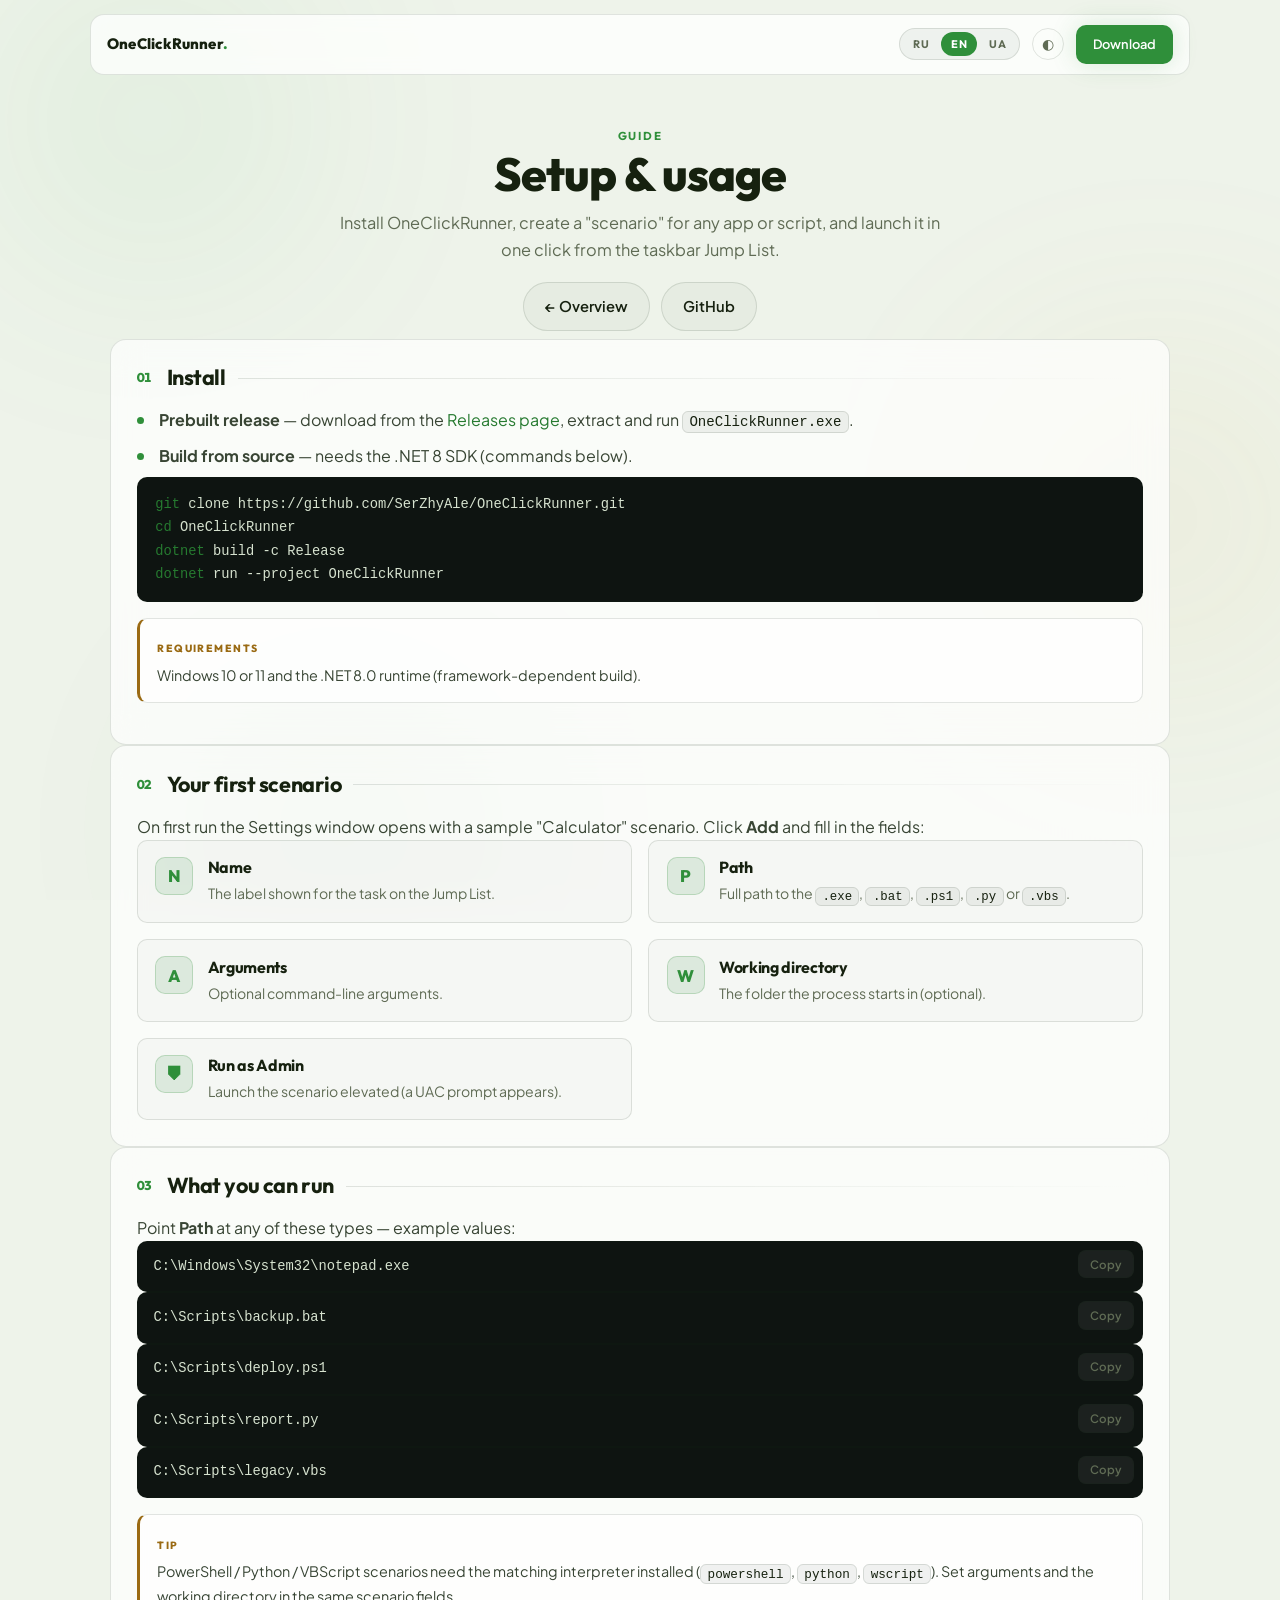
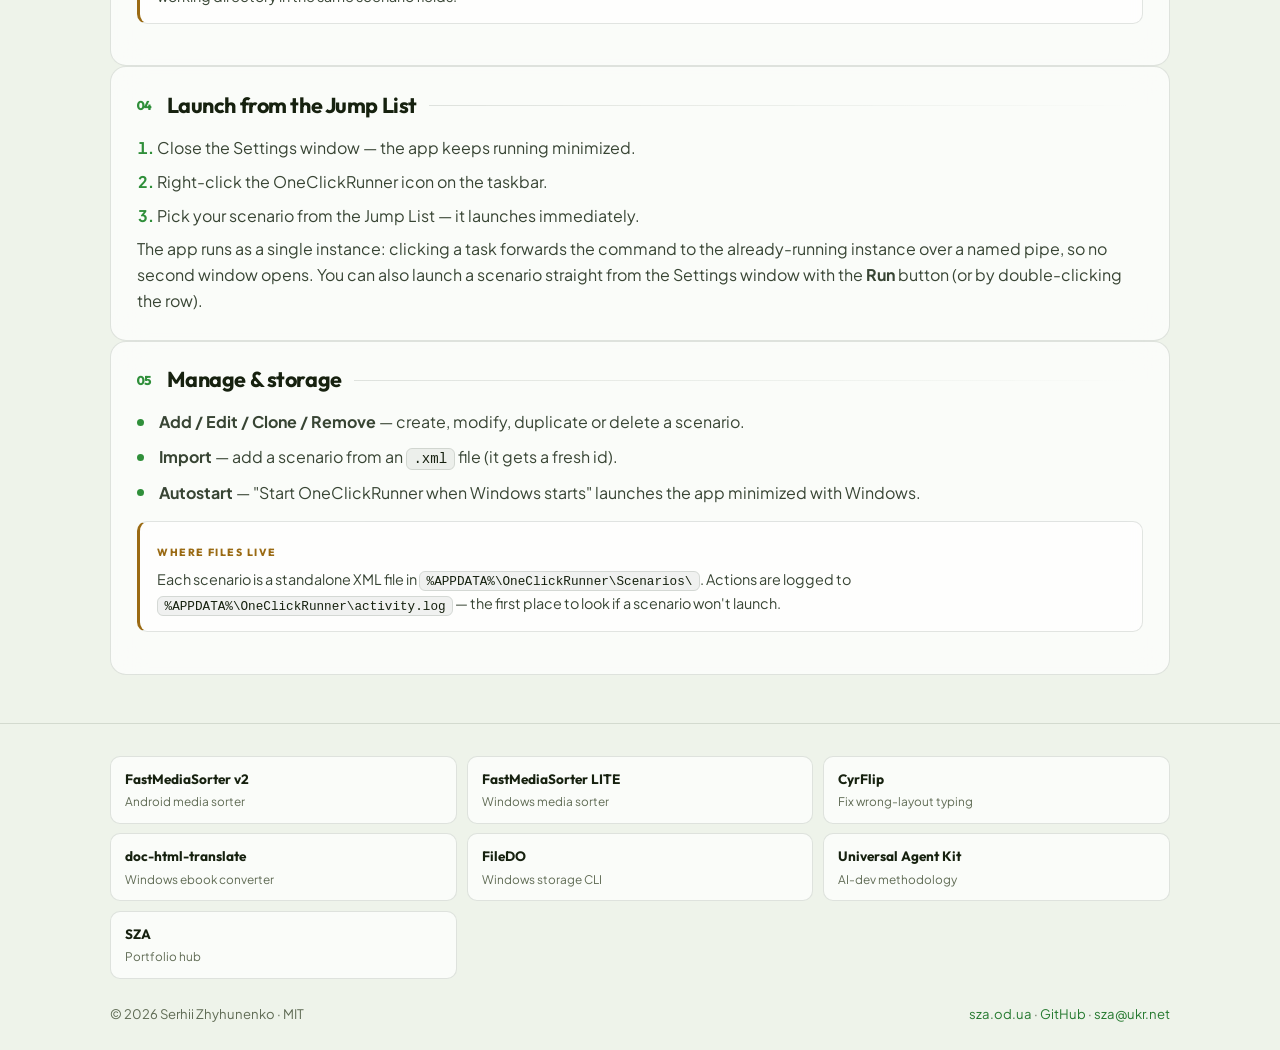
==== docs/guide.html @ 662b5c2b "Align docs with the SZA family: guide page, banner, cross-links - docs/guide.html: tri-lingual (RU/E" ====
<!DOCTYPE html>
<html lang="en">
<head>
  <meta charset="utf-8" />
  <meta name="viewport" content="width=device-width, initial-scale=1" />
  <title>OneClickRunner — setup &amp; usage guide</title>
  <meta name="description" content="Step-by-step guide: install OneClickRunner, create a scenario for any app, batch, PowerShell, Python or VBScript, and launch it in one click from the Windows taskbar Jump List." />
  <meta name="theme-color" content="#0a0f0a" />
  <meta property="og:title" content="OneClickRunner — setup & usage guide" />
  <meta property="og:description" content="Install OneClickRunner and launch your apps and scripts in one click from the Windows Jump List." />
  <meta property="og:image" content="https://raw.githubusercontent.com/SerZhyAle/OneClickRunner/main/docs/assets/social-preview.png" />
  <meta name="twitter:card" content="summary_large_image" />
  <link rel="icon" type="image/png" sizes="32x32" href="assets/icon-32.png" />
  <link rel="icon" type="image/png" sizes="16x16" href="assets/icon-16.png" />
  <link rel="icon" href="assets/favicon.ico" sizes="any" />
  <link rel="apple-touch-icon" href="assets/icon-256.png" />

  <!-- pre-paint: resolve theme + language before the stylesheet, so nothing flashes -->
  <script>
  (function(){try{
    var t=localStorage.getItem('sza-theme')||(matchMedia('(prefers-color-scheme: light)').matches?'light':'dark');
    document.documentElement.setAttribute('data-theme',t);
    var l=localStorage.getItem('sza-lang');
    if(!l){var n=(navigator.language||'en').toLowerCase();l=n.indexOf('ru')==0?'ru':n.indexOf('uk')==0?'ua':'en';}
    document.documentElement.setAttribute('data-lang',l);
  }catch(e){}})();
  </script>

  <link rel="preconnect" href="https://fonts.googleapis.com" />
  <link rel="preconnect" href="https://fonts.gstatic.com" crossorigin />
  <link href="https://fonts.googleapis.com/css2?family=Outfit:wght@400;500;600;700;800&family=Plus+Jakarta+Sans:wght@300;400;500;600;700&display=swap" rel="stylesheet" />
  <link rel="stylesheet" href="style.css" />
</head>
<body>
  <div class="bg-blobs">
    <div class="blob blob-1"></div>
    <div class="blob blob-2"></div>
    <div class="blob blob-3"></div>
  </div>

  <header class="site-header">
    <a class="brand" href="./" style="text-decoration:none">OneClickRunner<span class="dot">.</span></a>
    <div class="seg" role="group" aria-label="Language">
      <button data-lang="ru">RU</button><button data-lang="en">EN</button><button data-lang="ua">UA</button>
    </div>
    <button class="theme-btn" id="themeBtn" aria-label="Switch theme">◐</button>
    <a class="btn btn-primary btn-sm" href="https://github.com/SerZhyAle/OneClickRunner/releases">
      <span data-l="ru">Скачать</span><span data-l="en">Download</span><span data-l="ua">Завантажити</span>
    </a>
  </header>

  <main class="container">
    <!-- HERO -->
    <section class="hero" style="padding-bottom:.5rem">
      <span class="kicker" data-l="ru">Руководство</span><span class="kicker" data-l="en">Guide</span><span class="kicker" data-l="ua">Посібник</span>
      <h1><span data-l="ru">Настройка и использование</span><span data-l="en">Setup &amp; usage</span><span data-l="ua">Налаштування та використання</span></h1>
      <p class="lead">
        <span data-l="ru">Установите OneClickRunner, создайте «сценарий» для любого приложения или скрипта — и запускайте его в один клик из списка переходов на панели задач.</span>
        <span data-l="en">Install OneClickRunner, create a "scenario" for any app or script, and launch it in one click from the taskbar Jump List.</span>
        <span data-l="ua">Встановіть OneClickRunner, створіть «сценарій» для будь-якого застосунку чи скрипта — і запускайте його в один клік зі списку переходів на панелі завдань.</span>
      </p>
      <div class="button-group" style="margin-top:1rem">
        <a class="btn btn-ghost" href="./">
          <span data-l="ru">← Обзор</span><span data-l="en">← Overview</span><span data-l="ua">← Огляд</span>
        </a>
        <a class="btn btn-ghost" href="https://github.com/SerZhyAle/OneClickRunner" target="_blank" rel="noopener noreferrer">GitHub</a>
      </div>
    </section>

    <!-- 1. INSTALL -->
    <section class="card section-card" id="install">
      <h2><span class="secnum">01</span> <span data-l="ru">Установка</span><span data-l="en">Install</span><span data-l="ua">Встановлення</span></h2>
      <ul class="features" data-l="ru">
        <li><strong>Готовый релиз</strong> — скачайте со <a href="https://github.com/SerZhyAle/OneClickRunner/releases">страницы релизов</a>, распакуйте и запустите <code>OneClickRunner.exe</code>.</li>
        <li><strong>Сборка из исходников</strong> — нужен .NET 8 SDK (команды ниже).</li>
      </ul>
      <ul class="features" data-l="en">
        <li><strong>Prebuilt release</strong> — download from the <a href="https://github.com/SerZhyAle/OneClickRunner/releases">Releases page</a>, extract and run <code>OneClickRunner.exe</code>.</li>
        <li><strong>Build from source</strong> — needs the .NET 8 SDK (commands below).</li>
      </ul>
      <ul class="features" data-l="ua">
        <li><strong>Готовий реліз</strong> — завантажте зі <a href="https://github.com/SerZhyAle/OneClickRunner/releases">сторінки релізів</a>, розпакуйте та запустіть <code>OneClickRunner.exe</code>.</li>
        <li><strong>Збірка з вихідників</strong> — потрібен .NET 8 SDK (команди нижче).</li>
      </ul>
      <pre class="code"><span class="tok">git</span> clone https://github.com/SerZhyAle/OneClickRunner.git
<span class="tok">cd</span> OneClickRunner
<span class="tok">dotnet</span> build -c Release
<span class="tok">dotnet</span> run --project OneClickRunner</pre>
      <div class="note">
        <span class="tag" data-l="ru">Требования</span><span class="tag" data-l="en">Requirements</span><span class="tag" data-l="ua">Вимоги</span>
        <p data-l="ru">Windows 10 или 11 и среда выполнения .NET 8.0 (сборка framework-dependent).</p>
        <p data-l="en">Windows 10 or 11 and the .NET 8.0 runtime (framework-dependent build).</p>
        <p data-l="ua">Windows 10 або 11 та середовище виконання .NET 8.0 (збірка framework-dependent).</p>
      </div>
    </section>

    <!-- 2. FIRST SCENARIO -->
    <section class="card section-card" id="scenario">
      <h2><span class="secnum">02</span> <span data-l="ru">Первый сценарий</span><span data-l="en">Your first scenario</span><span data-l="ua">Перший сценарій</span></h2>
      <p data-l="ru">При первом запуске открывается окно настроек с примером сценария «Calculator». Нажмите <strong>Add</strong> и заполните поля:</p>
      <p data-l="en">On first run the Settings window opens with a sample "Calculator" scenario. Click <strong>Add</strong> and fill in the fields:</p>
      <p data-l="ua">Під час першого запуску відкривається вікно налаштувань із прикладом сценарію «Calculator». Натисніть <strong>Add</strong> і заповніть поля:</p>
      <div class="feat-grid">
        <div class="feat"><span class="fi">N</span><div>
          <h3 data-l="ru">Name (Имя)</h3><h3 data-l="en">Name</h3><h3 data-l="ua">Name (Ім'я)</h3>
          <p data-l="ru">Как сценарий будет подписан в списке переходов.</p>
          <p data-l="en">The label shown for the task on the Jump List.</p>
          <p data-l="ua">Як сценарій буде підписано у списку переходів.</p>
        </div></div>
        <div class="feat"><span class="fi">P</span><div>
          <h3 data-l="ru">Path (Путь)</h3><h3 data-l="en">Path</h3><h3 data-l="ua">Path (Шлях)</h3>
          <p data-l="ru">Полный путь к <code>.exe</code>, <code>.bat</code>, <code>.ps1</code>, <code>.py</code> или <code>.vbs</code>.</p>
          <p data-l="en">Full path to the <code>.exe</code>, <code>.bat</code>, <code>.ps1</code>, <code>.py</code> or <code>.vbs</code>.</p>
          <p data-l="ua">Повний шлях до <code>.exe</code>, <code>.bat</code>, <code>.ps1</code>, <code>.py</code> чи <code>.vbs</code>.</p>
        </div></div>
        <div class="feat"><span class="fi">A</span><div>
          <h3 data-l="ru">Arguments (Аргументы)</h3><h3 data-l="en">Arguments</h3><h3 data-l="ua">Arguments (Аргументи)</h3>
          <p data-l="ru">Необязательные аргументы командной строки.</p>
          <p data-l="en">Optional command-line arguments.</p>
          <p data-l="ua">Необов'язкові аргументи командного рядка.</p>
        </div></div>
        <div class="feat"><span class="fi">W</span><div>
          <h3 data-l="ru">Working directory</h3><h3 data-l="en">Working directory</h3><h3 data-l="ua">Working directory</h3>
          <p data-l="ru">Рабочая папка, в которой запускается процесс (необязательно).</p>
          <p data-l="en">The folder the process starts in (optional).</p>
          <p data-l="ua">Робоча тека, в якій запускається процес (необов'язково).</p>
        </div></div>
        <div class="feat"><span class="fi">⛊</span><div>
          <h3 data-l="ru">Run as Admin</h3><h3 data-l="en">Run as Admin</h3><h3 data-l="ua">Run as Admin</h3>
          <p data-l="ru">Запускать сценарий с повышенными правами (появится запрос UAC).</p>
          <p data-l="en">Launch the scenario elevated (a UAC prompt appears).</p>
          <p data-l="ua">Запускати сценарій з підвищеними правами (з'явиться запит UAC).</p>
        </div></div>
      </div>
    </section>

    <!-- 3. SCRIPT TYPES -->
    <section class="card section-card" id="types">
      <h2><span class="secnum">03</span> <span data-l="ru">Что можно запускать</span><span data-l="en">What you can run</span><span data-l="ua">Що можна запускати</span></h2>
      <p data-l="ru">Укажите в поле <strong>Path</strong> любой из этих типов — примеры значений:</p>
      <p data-l="en">Point <strong>Path</strong> at any of these types — example values:</p>
      <p data-l="ua">Вкажіть у полі <strong>Path</strong> будь-який із цих типів — приклади значень:</p>
      <div class="copybox">C:\Windows\System32\notepad.exe<button class="copy" data-copy="C:\Windows\System32\notepad.exe">Copy</button></div>
      <div class="copybox">C:\Scripts\backup.bat<button class="copy" data-copy="C:\Scripts\backup.bat">Copy</button></div>
      <div class="copybox">C:\Scripts\deploy.ps1<button class="copy" data-copy="C:\Scripts\deploy.ps1">Copy</button></div>
      <div class="copybox">C:\Scripts\report.py<button class="copy" data-copy="C:\Scripts\report.py">Copy</button></div>
      <div class="copybox">C:\Scripts\legacy.vbs<button class="copy" data-copy="C:\Scripts\legacy.vbs">Copy</button></div>
      <div class="note">
        <span class="tag" data-l="ru">Совет</span><span class="tag" data-l="en">Tip</span><span class="tag" data-l="ua">Порада</span>
        <p data-l="ru">Для PowerShell / Python / VBScript на машине должен быть установлен соответствующий интерпретатор (<code>powershell</code>, <code>python</code>, <code>wscript</code>). Аргументы и рабочую папку задавайте в тех же полях сценария.</p>
        <p data-l="en">PowerShell / Python / VBScript scenarios need the matching interpreter installed (<code>powershell</code>, <code>python</code>, <code>wscript</code>). Set arguments and the working directory in the same scenario fields.</p>
        <p data-l="ua">Для PowerShell / Python / VBScript на машині має бути встановлений відповідний інтерпретатор (<code>powershell</code>, <code>python</code>, <code>wscript</code>). Аргументи та робочу теку задавайте в тих самих полях сценарію.</p>
      </div>
    </section>

    <!-- 4. LAUNCH -->
    <section class="card section-card" id="launch">
      <h2><span class="secnum">04</span> <span data-l="ru">Запуск из списка переходов</span><span data-l="en">Launch from the Jump List</span><span data-l="ua">Запуск зі списку переходів</span></h2>
      <ol class="steps" data-l="ru">
        <li>Закройте окно настроек — приложение продолжит работать свёрнутым.</li>
        <li>Правый клик по значку OneClickRunner на панели задач.</li>
        <li>В списке переходов выберите свой сценарий — он запустится сразу.</li>
      </ol>
      <ol class="steps" data-l="en">
        <li>Close the Settings window — the app keeps running minimized.</li>
        <li>Right-click the OneClickRunner icon on the taskbar.</li>
        <li>Pick your scenario from the Jump List — it launches immediately.</li>
      </ol>
      <ol class="steps" data-l="ua">
        <li>Закрийте вікно налаштувань — застосунок продовжить працювати згорнутим.</li>
        <li>Правий клік по значку OneClickRunner на панелі завдань.</li>
        <li>У списку переходів оберіть свій сценарій — він запуститься одразу.</li>
      </ol>
      <p data-l="ru">Приложение работает в одном экземпляре: клик по задаче передаёт команду уже запущенному экземпляру через именованный канал, поэтому второе окно не открывается. Сценарий можно запустить и прямо из окна настроек кнопкой <strong>Run</strong> (или двойным кликом по строке).</p>
      <p data-l="en">The app runs as a single instance: clicking a task forwards the command to the already-running instance over a named pipe, so no second window opens. You can also launch a scenario straight from the Settings window with the <strong>Run</strong> button (or by double-clicking the row).</p>
      <p data-l="ua">Застосунок працює в одному екземплярі: клік по задачі передає команду вже запущеному екземпляру через іменований канал, тож друге вікно не відкривається. Сценарій можна запустити й прямо з вікна налаштувань кнопкою <strong>Run</strong> (або подвійним кліком по рядку).</p>
    </section>

    <!-- 5. MANAGE -->
    <section class="card section-card" id="manage">
      <h2><span class="secnum">05</span> <span data-l="ru">Управление и хранение</span><span data-l="en">Manage &amp; storage</span><span data-l="ua">Керування та зберігання</span></h2>
      <ul class="features" data-l="ru">
        <li><strong>Add / Edit / Clone / Remove</strong> — создать, изменить, клонировать или удалить сценарий.</li>
        <li><strong>Import</strong> — добавить сценарий из <code>.xml</code>-файла (ему назначается новый идентификатор).</li>
        <li><strong>Autostart</strong> — «Start OneClickRunner when Windows starts» запускает приложение свёрнутым вместе с Windows.</li>
      </ul>
      <ul class="features" data-l="en">
        <li><strong>Add / Edit / Clone / Remove</strong> — create, modify, duplicate or delete a scenario.</li>
        <li><strong>Import</strong> — add a scenario from an <code>.xml</code> file (it gets a fresh id).</li>
        <li><strong>Autostart</strong> — "Start OneClickRunner when Windows starts" launches the app minimized with Windows.</li>
      </ul>
      <ul class="features" data-l="ua">
        <li><strong>Add / Edit / Clone / Remove</strong> — створити, змінити, клонувати чи видалити сценарій.</li>
        <li><strong>Import</strong> — додати сценарій з <code>.xml</code>-файлу (йому призначається новий ідентифікатор).</li>
        <li><strong>Autostart</strong> — «Start OneClickRunner when Windows starts» запускає застосунок згорнутим разом із Windows.</li>
      </ul>
      <div class="note">
        <span class="tag" data-l="ru">Где лежат файлы</span><span class="tag" data-l="en">Where files live</span><span class="tag" data-l="ua">Де лежать файли</span>
        <p data-l="ru">Каждый сценарий — отдельный XML-файл в <code>%APPDATA%\OneClickRunner\Scenarios\</code>. Действия пишутся в <code>%APPDATA%\OneClickRunner\activity.log</code> — это первое место, куда стоит заглянуть, если сценарий не запускается.</p>
        <p data-l="en">Each scenario is a standalone XML file in <code>%APPDATA%\OneClickRunner\Scenarios\</code>. Actions are logged to <code>%APPDATA%\OneClickRunner\activity.log</code> — the first place to look if a scenario won't launch.</p>
        <p data-l="ua">Кожен сценарій — окремий XML-файл у <code>%APPDATA%\OneClickRunner\Scenarios\</code>. Дії пишуться до <code>%APPDATA%\OneClickRunner\activity.log</code> — це перше місце, куди варто заглянути, якщо сценарій не запускається.</p>
      </div>
    </section>
  </main>

  <footer class="site-footer">
    <div class="container">
      <div class="tools-grid">
        <a href="https://serzhyale.github.io/FastMediaSorter_mob_v2/"><b>FastMediaSorter v2</b><span>Android media sorter</span></a>
        <a href="https://serzhyale.github.io/FastMediaSorter_Lite/"><b>FastMediaSorter LITE</b><span>Windows media sorter</span></a>
        <a href="https://serzhyale.github.io/CyrFlip/"><b>CyrFlip</b><span>Fix wrong-layout typing</span></a>
        <a href="https://serzhyale.github.io/doc-html-translate/"><b>doc-html-translate</b><span>Windows ebook converter</span></a>
        <a href="https://serzhyale.github.io/FileDO/"><b>FileDO</b><span>Windows storage CLI</span></a>
        <a href="https://serzhyale.github.io/universal-agent-kit/"><b>Universal Agent Kit</b><span>AI-dev methodology</span></a>
        <a href="https://sza.od.ua"><b>SZA</b><span>Portfolio hub</span></a>
      </div>
      <div class="footer-bottom">
        <span>© 2026 Serhii Zhyhunenko · MIT</span>
        <span><a href="https://sza.od.ua">sza.od.ua</a> · <a href="https://github.com/SerZhyAle/OneClickRunner">GitHub</a> · <a href="mailto:sza@ukr.net">sza@ukr.net</a></span>
      </div>
    </div>
  </footer>

  <button class="to-top" id="toTop" aria-label="Back to top" onclick="window.scrollTo({top:0,behavior:'smooth'})">↑</button>

  <script>
  (function(){
    var doc=document.documentElement;
    var META={
      ru:{title:"OneClickRunner — руководство по настройке",desc:"Пошаговое руководство: установите OneClickRunner, создайте сценарий для приложения или скрипта и запускайте его в один клик из списка переходов Windows."},
      en:{title:"OneClickRunner — setup & usage guide",desc:"Step-by-step guide: install OneClickRunner, create a scenario for any app or script, and launch it in one click from the Windows Jump List."},
      ua:{title:"OneClickRunner — посібник з налаштування",desc:"Покроковий посібник: встановіть OneClickRunner, створіть сценарій для застосунку чи скрипта і запускайте його в один клік зі списку переходів Windows."}
    };
    var descEl=document.querySelector('meta[name="description"]');
    function setLang(l){
      doc.setAttribute('data-lang',l);
      doc.setAttribute('lang', l==='ua'?'uk':l);
      try{localStorage.setItem('sza-lang',l);}catch(e){}
      var m=META[l]||META.en;
      document.title=m.title;
      if(descEl)descEl.setAttribute('content',m.desc);
      document.querySelectorAll('.seg button[data-lang]').forEach(function(b){
        b.setAttribute('aria-pressed', b.getAttribute('data-lang')===l?'true':'false');
      });
    }
    document.querySelectorAll('.seg button[data-lang]').forEach(function(b){
      b.addEventListener('click',function(){setLang(b.getAttribute('data-lang'));});
    });
    setLang(doc.getAttribute('data-lang')||'en');

    var themeBtn=document.getElementById('themeBtn');
    var themeColor=document.querySelector('meta[name="theme-color"]');
    function applyThemeMeta(){
      var dark=doc.getAttribute('data-theme')!=='light';
      if(themeColor)themeColor.setAttribute('content',dark?'#0a0f0a':'#eef3ea');
      themeBtn.setAttribute('aria-label',dark?'Switch to light theme':'Switch to dark theme');
    }
    themeBtn.addEventListener('click',function(){
      var next=doc.getAttribute('data-theme')==='light'?'dark':'light';
      doc.setAttribute('data-theme',next);
      try{localStorage.setItem('sza-theme',next);}catch(e){}
      applyThemeMeta();
    });
    applyThemeMeta();

    document.querySelectorAll('.copy[data-copy]').forEach(function(btn){
      btn.addEventListener('click',function(){
        var txt=btn.getAttribute('data-copy');
        var done=function(){var o=btn.textContent;btn.textContent='✓ Copied';btn.classList.add('done');
          setTimeout(function(){btn.textContent=o;btn.classList.remove('done');},1600);};
        if(navigator.clipboard&&navigator.clipboard.writeText){navigator.clipboard.writeText(txt).then(done,function(){fallback(txt,done);});}
        else{fallback(txt,done);}
      });
    });
    function fallback(txt,done){var ta=document.createElement('textarea');ta.value=txt;ta.style.position='fixed';ta.style.opacity='0';
      document.body.appendChild(ta);ta.select();try{document.execCommand('copy');done();}catch(e){}document.body.removeChild(ta);}

    var toTop=document.getElementById('toTop');
    addEventListener('scroll',function(){toTop.classList.toggle('show',scrollY>500);},{passive:true});
  })();
  </script>
</body>
</html>
---- docs/style.css ----
/* OneClickRunner docs — built on the shared SZA Web Kit (Pine + Gold).
   The design system lives in assets/sza-kit.css (tokens + components).
   This file keeps only OneClickRunner-specific rules. */
@import url("assets/sza-kit.css");

/* ── i18n: pure-CSS data-lang toggle (RU / EN / UA) ──────────────── */
html[data-lang="ru"] [data-l]:not([data-l="ru"]) { display: none; }
html[data-lang="en"] [data-l]:not([data-l="en"]) { display: none; }
html[data-lang="ua"] [data-l]:not([data-l="ua"]) { display: none; }

/* ── Hero logo mark = the app icon itself (self-contained badge). ── */
.hero-mark {
  display: block; width: 96px; height: 96px; margin: 0 auto 1.1rem;
  border-radius: 22px;
  filter: drop-shadow(0 8px 22px rgba(0, 0, 0, .45));
  animation: markIn .7s cubic-bezier(.34, 1.2, .4, 1) both;
}
@keyframes markIn { from { opacity: 0; transform: scale(.8) translateY(4px); } to { opacity: 1; transform: none; } }

/* ── Hero button row. ───────────────────────────────────────────── */
.button-group { display: flex; flex-wrap: wrap; justify-content: center; gap: .7rem; }

/* ── Section headings get the subtle divider the SZA sites use. ──── */
.section-card h2 {
  display: flex; align-items: center; gap: .75rem;
  font-size: 1.35rem; font-weight: 700; margin-bottom: 1rem;
}
.section-card h2::after {
  content: ""; flex: 1; height: 1px;
  background: linear-gradient(90deg, var(--border), transparent);
}
.section-card > p { color: var(--text-2); }

/* ── Step / feature lists with green markers. ───────────────────── */
ol.steps { padding-left: 1.3rem; margin: 0; color: var(--text-2); }
ol.steps li { margin: .5rem 0; }
ol.steps li::marker { color: var(--acc); font-weight: 700; }
ul.features { list-style: none; padding-left: 0; margin: 0; }
ul.features li { position: relative; padding-left: 1.4rem; margin: .55rem 0; color: var(--text-2); }
ul.features li::before {
  content: ""; position: absolute; left: 0; top: .62em;
  width: 7px; height: 7px; border-radius: 50%; background: var(--acc);
}

/* ── Feature grid (icon cards inside a section). ────────────────── */
.feat-grid { display: grid; grid-template-columns: 1fr; gap: 1rem; }
@media (min-width: 700px) { .feat-grid { grid-template-columns: repeat(2, 1fr); } }
.feat {
  display: flex; gap: .9rem; align-items: flex-start;
  padding: 1rem 1.1rem; border: 1px solid var(--border);
  border-radius: var(--radius-sm); background: rgba(255,255,255,.02);
}
html[data-theme="light"] .feat { background: rgba(16,40,20,.02); }
.feat .fi {
  flex: none; width: 38px; height: 38px; border-radius: 10px;
  display: grid; place-items: center; color: var(--acc);
  background: color-mix(in srgb, var(--acc) 12%, transparent);
  border: 1px solid color-mix(in srgb, var(--acc) 22%, transparent);
  font-family: var(--font-heading); font-weight: 800; font-size: 1.05rem;
}
.feat .fi svg { width: 20px; height: 20px; }
.feat h3 { font-family: var(--font-heading); font-size: 1rem; font-weight: 700; margin: .1rem 0 .3rem; color: var(--text); }
.feat p { color: var(--muted); font-size: .88rem; margin: 0; }

/* ── Inline code chips inside prose. ────────────────────────────── */
:not(pre):not(.copybox) > code {
  background: rgba(255, 255, 255, .06);
  border: 1px solid var(--border);
  padding: .1rem .4rem; border-radius: 6px;
  font-size: .88em; color: var(--text); overflow-wrap: anywhere;
}
html[data-theme="light"] :not(pre):not(.copybox) > code { background: rgba(16, 40, 20, .06); }

/* ── Command block (multi-line build steps). ────────────────────── */
pre.code {
  background: var(--code-bg); border: 1px solid var(--border);
  border-radius: var(--radius-sm); padding: .9rem 1.1rem;
  overflow-x: auto; color: var(--code-ink); font-size: .86rem; line-height: 1.7;
}
pre.code .tok { color: var(--acc-strong); }
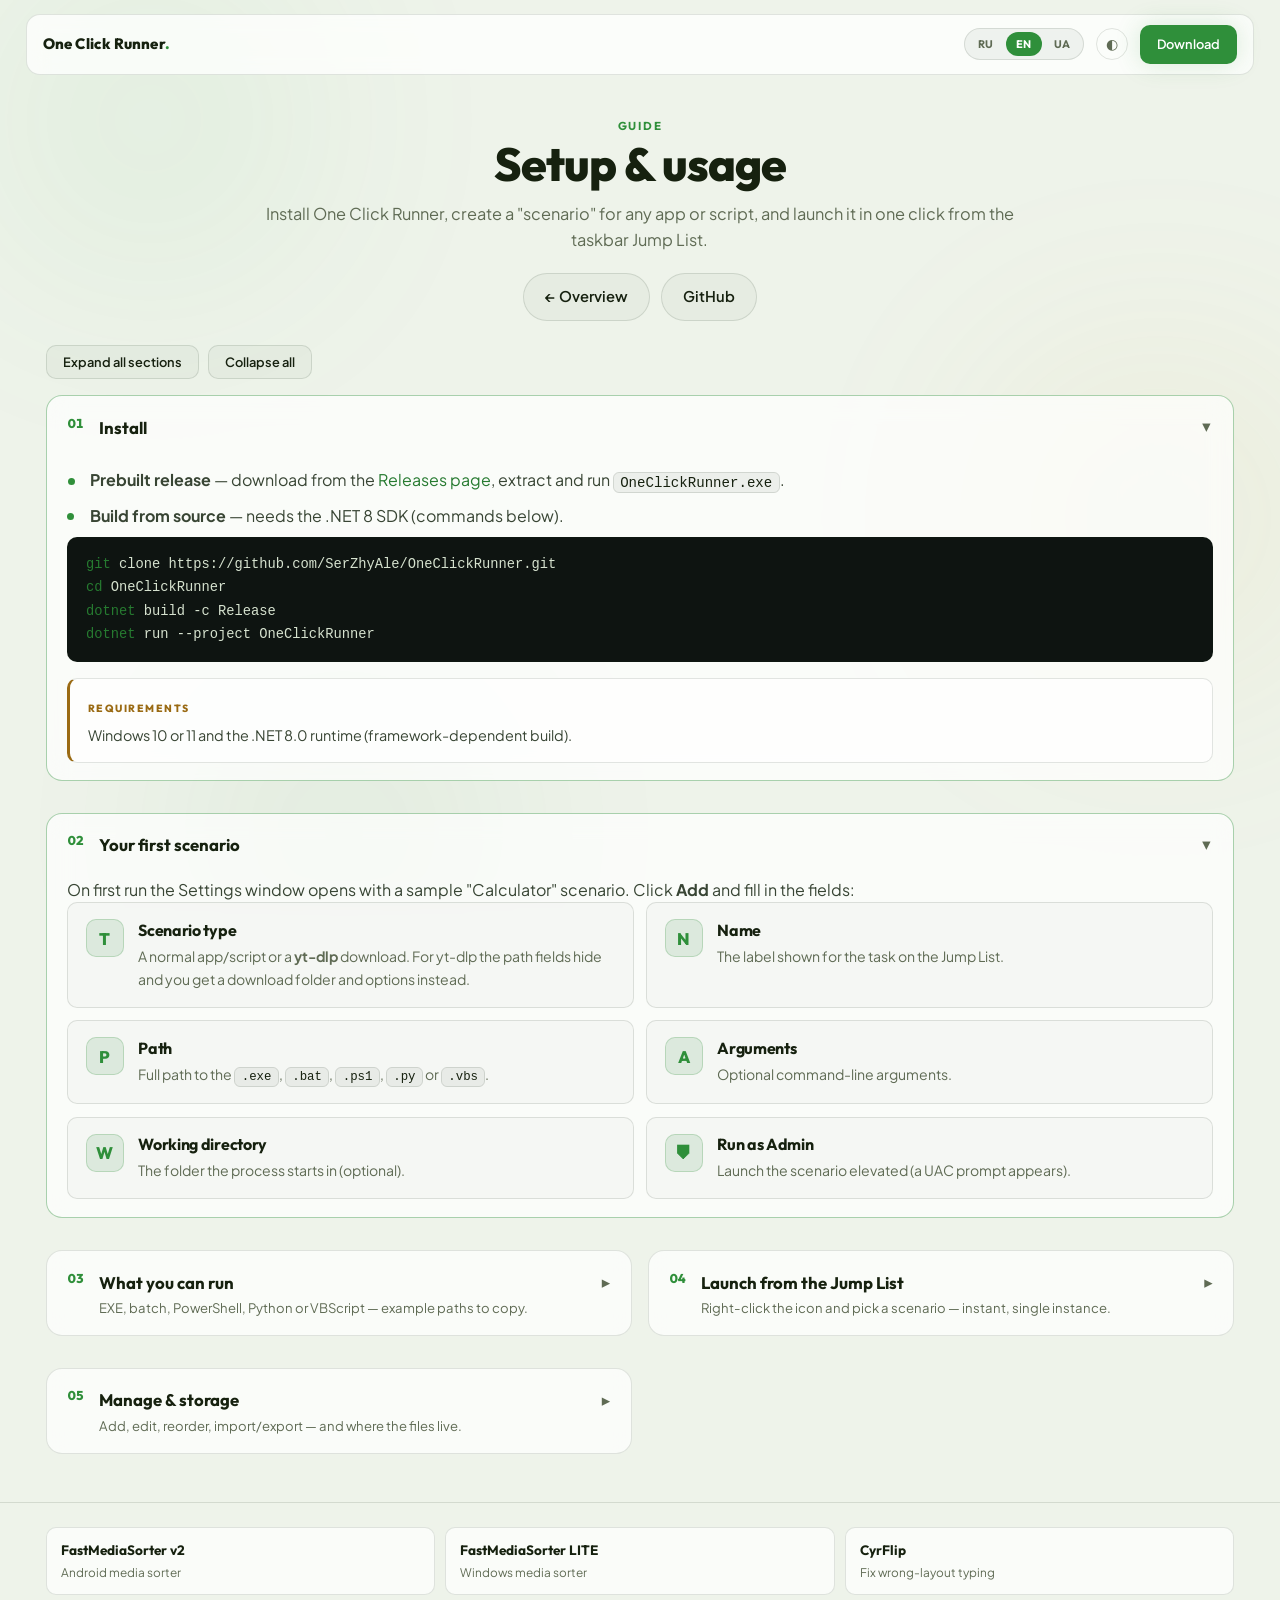
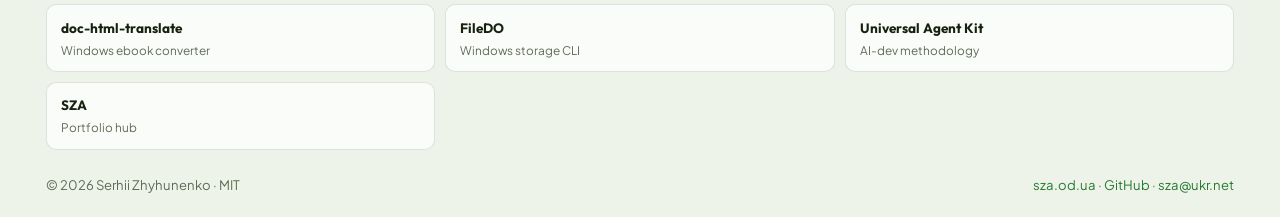
==== commit e3fa6594: "i" ====
--- a/docs/guide.html
+++ b/docs/guide.html
@@ -3,11 +3,11 @@
 <head>
   <meta charset="utf-8" />
   <meta name="viewport" content="width=device-width, initial-scale=1" />
-  <title>OneClickRunner — setup &amp; usage guide</title>
-  <meta name="description" content="Step-by-step guide: install OneClickRunner, create a scenario for any app, batch, PowerShell, Python or VBScript, and launch it in one click from the Windows taskbar Jump List." />
+  <title>One Click Runner — setup &amp; usage guide</title>
+  <meta name="description" content="Step-by-step guide: install One Click Runner, create a scenario for any app, batch, PowerShell, Python or VBScript, and launch it in one click from the Windows taskbar Jump List." />
   <meta name="theme-color" content="#0a0f0a" />
-  <meta property="og:title" content="OneClickRunner — setup & usage guide" />
-  <meta property="og:description" content="Install OneClickRunner and launch your apps and scripts in one click from the Windows Jump List." />
+  <meta property="og:title" content="One Click Runner — setup & usage guide" />
+  <meta property="og:description" content="Install One Click Runner and launch your apps and scripts in one click from the Windows Jump List." />
   <meta property="og:image" content="https://raw.githubusercontent.com/SerZhyAle/OneClickRunner/main/docs/assets/social-preview.png" />
   <meta name="twitter:card" content="summary_large_image" />
   <link rel="icon" type="image/png" sizes="32x32" href="assets/icon-32.png" />
@@ -39,7 +39,7 @@
   </div>
 
   <header class="site-header">
-    <a class="brand" href="./" style="text-decoration:none">OneClickRunner<span class="dot">.</span></a>
+    <a class="brand" href="./" style="text-decoration:none">One&nbsp;Click&nbsp;Runner<span class="dot">.</span></a>
     <div class="seg" role="group" aria-label="Language">
       <button data-lang="ru">RU</button><button data-lang="en">EN</button><button data-lang="ua">UA</button>
     </div>
@@ -55,9 +55,9 @@
       <span class="kicker" data-l="ru">Руководство</span><span class="kicker" data-l="en">Guide</span><span class="kicker" data-l="ua">Посібник</span>
       <h1><span data-l="ru">Настройка и использование</span><span data-l="en">Setup &amp; usage</span><span data-l="ua">Налаштування та використання</span></h1>
       <p class="lead">
-        <span data-l="ru">Установите OneClickRunner, создайте «сценарий» для любого приложения или скрипта — и запускайте его в один клик из списка переходов на панели задач.</span>
-        <span data-l="en">Install OneClickRunner, create a "scenario" for any app or script, and launch it in one click from the taskbar Jump List.</span>
-        <span data-l="ua">Встановіть OneClickRunner, створіть «сценарій» для будь-якого застосунку чи скрипта — і запускайте його в один клік зі списку переходів на панелі завдань.</span>
+        <span data-l="ru">Установите One Click Runner, создайте «сценарий» для любого приложения или скрипта — и запускайте его в один клик из списка переходов на панели задач.</span>
+        <span data-l="en">Install One Click Runner, create a "scenario" for any app or script, and launch it in one click from the taskbar Jump List.</span>
+        <span data-l="ua">Встановіть One Click Runner, створіть «сценарій» для будь-якого застосунку чи скрипта — і запускайте його в один клік зі списку переходів на панелі завдань.</span>
       </p>
       <div class="button-group" style="margin-top:1rem">
         <a class="btn btn-ghost" href="./">
@@ -67,9 +67,27 @@
       </div>
     </section>
 
+    <div class="toolbar">
+      <button class="btn btn-ghost btn-sm" type="button" onclick="setAll(true)">
+        <span data-l="ru">Развернуть все разделы</span><span data-l="en">Expand all sections</span><span data-l="ua">Розгорнути всі розділи</span>
+      </button>
+      <button class="btn btn-ghost btn-sm" type="button" onclick="setAll(false)">
+        <span data-l="ru">Свернуть всё</span><span data-l="en">Collapse all</span><span data-l="ua">Згорнути все</span>
+      </button>
+    </div>
+
+    <div class="sections">
+
     <!-- 1. INSTALL -->
-    <section class="card section-card" id="install">
-      <h2><span class="secnum">01</span> <span data-l="ru">Установка</span><span data-l="en">Install</span><span data-l="ua">Встановлення</span></h2>
+    <details class="sec" id="install" open>
+      <summary>
+        <span class="secnum" aria-hidden="true">01</span>
+        <span class="sechead">
+          <span class="sectitle" role="heading" aria-level="2"><span data-l="ru">Установка</span><span data-l="en">Install</span><span data-l="ua">Встановлення</span></span>
+          <span class="secteaser"><span data-l="ru">Готовый релиз или сборка из исходников — один блок команд.</span><span data-l="en">Prebuilt release or build from source — one command block.</span><span data-l="ua">Готовий реліз або збірка з вихідників — один блок команд.</span></span>
+        </span>
+      </summary>
+      <div class="secbody">
       <ul class="features" data-l="ru">
         <li><strong>Готовый релиз</strong> — скачайте со <a href="https://github.com/SerZhyAle/OneClickRunner/releases">страницы релизов</a>, распакуйте и запустите <code>OneClickRunner.exe</code>.</li>
         <li><strong>Сборка из исходников</strong> — нужен .NET 8 SDK (команды ниже).</li>
@@ -92,15 +110,29 @@
         <p data-l="en">Windows 10 or 11 and the .NET 8.0 runtime (framework-dependent build).</p>
         <p data-l="ua">Windows 10 або 11 та середовище виконання .NET 8.0 (збірка framework-dependent).</p>
       </div>
-    </section>
+      </div>
+    </details>
 
     <!-- 2. FIRST SCENARIO -->
-    <section class="card section-card" id="scenario">
-      <h2><span class="secnum">02</span> <span data-l="ru">Первый сценарий</span><span data-l="en">Your first scenario</span><span data-l="ua">Перший сценарій</span></h2>
+    <details class="sec" id="scenario" open>
+      <summary>
+        <span class="secnum" aria-hidden="true">02</span>
+        <span class="sechead">
+          <span class="sectitle" role="heading" aria-level="2"><span data-l="ru">Первый сценарий</span><span data-l="en">Your first scenario</span><span data-l="ua">Перший сценарій</span></span>
+          <span class="secteaser"><span data-l="ru">Шесть полей: тип, имя, путь, аргументы, рабочая папка, права.</span><span data-l="en">Six fields: type, name, path, arguments, working directory, admin.</span><span data-l="ua">Шість полів: тип, ім'я, шлях, аргументи, робоча тека, права.</span></span>
+        </span>
+      </summary>
+      <div class="secbody">
       <p data-l="ru">При первом запуске открывается окно настроек с примером сценария «Calculator». Нажмите <strong>Add</strong> и заполните поля:</p>
       <p data-l="en">On first run the Settings window opens with a sample "Calculator" scenario. Click <strong>Add</strong> and fill in the fields:</p>
       <p data-l="ua">Під час першого запуску відкривається вікно налаштувань із прикладом сценарію «Calculator». Натисніть <strong>Add</strong> і заповніть поля:</p>
       <div class="feat-grid">
+        <div class="feat"><span class="fi">T</span><div>
+          <h3 data-l="ru">Scenario type (Тип)</h3><h3 data-l="en">Scenario type</h3><h3 data-l="ua">Scenario type (Тип)</h3>
+          <p data-l="ru">Обычное приложение/скрипт или загрузка <strong>yt-dlp</strong>. Для yt-dlp поля пути скрываются, а вместо них — папка загрузки и опции.</p>
+          <p data-l="en">A normal app/script or a <strong>yt-dlp</strong> download. For yt-dlp the path fields hide and you get a download folder and options instead.</p>
+          <p data-l="ua">Звичайний застосунок/скрипт або завантаження <strong>yt-dlp</strong>. Для yt-dlp поля шляху ховаються, натомість — тека завантаження та опції.</p>
+        </div></div>
         <div class="feat"><span class="fi">N</span><div>
           <h3 data-l="ru">Name (Имя)</h3><h3 data-l="en">Name</h3><h3 data-l="ua">Name (Ім'я)</h3>
           <p data-l="ru">Как сценарий будет подписан в списке переходов.</p>
@@ -132,11 +164,19 @@
           <p data-l="ua">Запускати сценарій з підвищеними правами (з'явиться запит UAC).</p>
         </div></div>
       </div>
-    </section>
+      </div>
+    </details>
 
     <!-- 3. SCRIPT TYPES -->
-    <section class="card section-card" id="types">
-      <h2><span class="secnum">03</span> <span data-l="ru">Что можно запускать</span><span data-l="en">What you can run</span><span data-l="ua">Що можна запускати</span></h2>
+    <details class="sec" id="types">
+      <summary>
+        <span class="secnum" aria-hidden="true">03</span>
+        <span class="sechead">
+          <span class="sectitle" role="heading" aria-level="2"><span data-l="ru">Что можно запускать</span><span data-l="en">What you can run</span><span data-l="ua">Що можна запускати</span></span>
+          <span class="secteaser"><span data-l="ru">EXE, batch, PowerShell, Python или VBScript — примеры путей.</span><span data-l="en">EXE, batch, PowerShell, Python or VBScript — example paths to copy.</span><span data-l="ua">EXE, batch, PowerShell, Python чи VBScript — приклади шляхів.</span></span>
+        </span>
+      </summary>
+      <div class="secbody">
       <p data-l="ru">Укажите в поле <strong>Path</strong> любой из этих типов — примеры значений:</p>
       <p data-l="en">Point <strong>Path</strong> at any of these types — example values:</p>
       <p data-l="ua">Вкажіть у полі <strong>Path</strong> будь-який із цих типів — приклади значень:</p>
@@ -151,47 +191,75 @@
         <p data-l="en">PowerShell / Python / VBScript scenarios need the matching interpreter installed (<code>powershell</code>, <code>python</code>, <code>wscript</code>). Set arguments and the working directory in the same scenario fields.</p>
         <p data-l="ua">Для PowerShell / Python / VBScript на машині має бути встановлений відповідний інтерпретатор (<code>powershell</code>, <code>python</code>, <code>wscript</code>). Аргументи та робочу теку задавайте в тих самих полях сценарію.</p>
       </div>
-    </section>
+      </div>
+    </details>
 
     <!-- 4. LAUNCH -->
-    <section class="card section-card" id="launch">
-      <h2><span class="secnum">04</span> <span data-l="ru">Запуск из списка переходов</span><span data-l="en">Launch from the Jump List</span><span data-l="ua">Запуск зі списку переходів</span></h2>
+    <details class="sec" id="launch">
+      <summary>
+        <span class="secnum" aria-hidden="true">04</span>
+        <span class="sechead">
+          <span class="sectitle" role="heading" aria-level="2"><span data-l="ru">Запуск из списка переходов</span><span data-l="en">Launch from the Jump List</span><span data-l="ua">Запуск зі списку переходів</span></span>
+          <span class="secteaser"><span data-l="ru">Правый клик по значку — мгновенно, в одном экземпляре.</span><span data-l="en">Right-click the icon and pick a scenario — instant, single instance.</span><span data-l="ua">Правий клік по значку — миттєво, в одному екземплярі.</span></span>
+        </span>
+      </summary>
+      <div class="secbody">
       <ol class="steps" data-l="ru">
         <li>Закройте окно настроек — приложение продолжит работать свёрнутым.</li>
-        <li>Правый клик по значку OneClickRunner на панели задач.</li>
+        <li>Правый клик по значку One Click Runner на панели задач.</li>
         <li>В списке переходов выберите свой сценарий — он запустится сразу.</li>
       </ol>
       <ol class="steps" data-l="en">
         <li>Close the Settings window — the app keeps running minimized.</li>
-        <li>Right-click the OneClickRunner icon on the taskbar.</li>
+        <li>Right-click the One Click Runner icon on the taskbar.</li>
         <li>Pick your scenario from the Jump List — it launches immediately.</li>
       </ol>
       <ol class="steps" data-l="ua">
         <li>Закрийте вікно налаштувань — застосунок продовжить працювати згорнутим.</li>
-        <li>Правий клік по значку OneClickRunner на панелі завдань.</li>
+        <li>Правий клік по значку One Click Runner на панелі завдань.</li>
         <li>У списку переходів оберіть свій сценарій — він запуститься одразу.</li>
       </ol>
-      <p data-l="ru">Приложение работает в одном экземпляре: клик по задаче передаёт команду уже запущенному экземпляру через именованный канал, поэтому второе окно не открывается. Сценарий можно запустить и прямо из окна настроек кнопкой <strong>Run</strong> (или двойным кликом по строке).</p>
-      <p data-l="en">The app runs as a single instance: clicking a task forwards the command to the already-running instance over a named pipe, so no second window opens. You can also launch a scenario straight from the Settings window with the <strong>Run</strong> button (or by double-clicking the row).</p>
-      <p data-l="ua">Застосунок працює в одному екземплярі: клік по задачі передає команду вже запущеному екземпляру через іменований канал, тож друге вікно не відкривається. Сценарій можна запустити й прямо з вікна налаштувань кнопкою <strong>Run</strong> (або подвійним кліком по рядку).</p>
-    </section>
+      <p data-l="ru">Приложение работает строго в одном экземпляре: клик по задаче передаёт команду уже запущенному экземпляру через именованный канал, поэтому второе окно не открывается — повторный запуск просто выводит уже открытое окно. Сценарий можно запустить и прямо из окна настроек кнопкой <strong>Run</strong> (или двойным кликом по строке).</p>
+      <p data-l="en">The app runs strictly as a single instance: clicking a task forwards the command to the already-running instance over a named pipe, so no second window opens — a repeat launch simply surfaces the window that is already open. You can also launch a scenario straight from the Settings window with the <strong>Run</strong> button (or by double-clicking the row).</p>
+      <p data-l="ua">Застосунок працює суворо в одному екземплярі: клік по задачі передає команду вже запущеному екземпляру через іменований канал, тож друге вікно не відкривається — повторний запуск просто виводить уже відкрите вікно. Сценарій можна запустити й прямо з вікна налаштувань кнопкою <strong>Run</strong> (або подвійним кліком по рядку).</p>
+      <div class="note">
+        <span class="tag" data-l="ru">Ещё способы</span><span class="tag" data-l="en">More ways</span><span class="tag" data-l="ua">Ще способи</span>
+        <p data-l="ru"><strong>Значок в трее:</strong> двойной клик открывает настройки, правый клик показывает те же сценарии плюс Настройки и Выход. <strong>В списке:</strong> правый клик по строке — контекстное меню (Run, Edit, Clone, Export, Remove); горячие клавиши — <strong>Enter</strong> (запуск), <strong>F2</strong> (правка), <strong>Del</strong> (удаление).</p>
+        <p data-l="en"><strong>Tray icon:</strong> double-click opens Settings, right-click shows the same scenarios plus Settings and Exit. <strong>In the list:</strong> right-click a row for a context menu (Run, Edit, Clone, Export, Remove); keyboard — <strong>Enter</strong> (run), <strong>F2</strong> (edit), <strong>Del</strong> (remove).</p>
+        <p data-l="ua"><strong>Значок у треї:</strong> подвійний клік відкриває налаштування, правий клік показує ті самі сценарії плюс Налаштування та Вихід. <strong>У списку:</strong> правий клік по рядку — контекстне меню (Run, Edit, Clone, Export, Remove); гарячі клавіші — <strong>Enter</strong> (запуск), <strong>F2</strong> (правка), <strong>Del</strong> (видалення).</p>
+      </div>
+      </div>
+    </details>
 
     <!-- 5. MANAGE -->
-    <section class="card section-card" id="manage">
-      <h2><span class="secnum">05</span> <span data-l="ru">Управление и хранение</span><span data-l="en">Manage &amp; storage</span><span data-l="ua">Керування та зберігання</span></h2>
+    <details class="sec" id="manage">
+      <summary>
+        <span class="secnum" aria-hidden="true">05</span>
+        <span class="sechead">
+          <span class="sectitle" role="heading" aria-level="2"><span data-l="ru">Управление и хранение</span><span data-l="en">Manage &amp; storage</span><span data-l="ua">Керування та зберігання</span></span>
+          <span class="secteaser"><span data-l="ru">Добавление, правка, порядок, импорт/экспорт — и где лежат файлы.</span><span data-l="en">Add, edit, reorder, import/export — and where the files live.</span><span data-l="ua">Додавання, правка, порядок, імпорт/експорт — і де лежать файли.</span></span>
+        </span>
+      </summary>
+      <div class="secbody">
       <ul class="features" data-l="ru">
         <li><strong>Add / Edit / Clone / Remove</strong> — создать, изменить, клонировать или удалить сценарий.</li>
-        <li><strong>Import</strong> — добавить сценарий из <code>.xml</code>-файла (ему назначается новый идентификатор).</li>
+        <li><strong>Import / Export</strong> — добавить сценарий из <code>.xml</code>-файла (ему назначается новый идентификатор) или сохранить выбранный сценарий в <code>.xml</code> для переноса и резервной копии.</li>
+        <li><strong>Порядок (↑ / ↓)</strong> — задаёт порядок сценариев в списке, в Jump List и в меню трея; сохраняется между запусками.</li>
+        <li><strong>Search</strong> — фильтрует список по имени и пути на лету.</li>
         <li><strong>Autostart</strong> — «Start OneClickRunner when Windows starts» запускает приложение свёрнутым вместе с Windows.</li>
       </ul>
       <ul class="features" data-l="en">
         <li><strong>Add / Edit / Clone / Remove</strong> — create, modify, duplicate or delete a scenario.</li>
-        <li><strong>Import</strong> — add a scenario from an <code>.xml</code> file (it gets a fresh id).</li>
+        <li><strong>Import / Export</strong> — add a scenario from an <code>.xml</code> file (it gets a fresh id), or save the selected scenario to <code>.xml</code> for sharing and backup.</li>
+        <li><strong>Order (↑ / ↓)</strong> — sets the order of scenarios in the list, the Jump List and the tray menu; persists across restarts.</li>
+        <li><strong>Search</strong> — filters the list by name and path as you type.</li>
         <li><strong>Autostart</strong> — "Start OneClickRunner when Windows starts" launches the app minimized with Windows.</li>
       </ul>
       <ul class="features" data-l="ua">
         <li><strong>Add / Edit / Clone / Remove</strong> — створити, змінити, клонувати чи видалити сценарій.</li>
-        <li><strong>Import</strong> — додати сценарій з <code>.xml</code>-файлу (йому призначається новий ідентифікатор).</li>
+        <li><strong>Import / Export</strong> — додати сценарій з <code>.xml</code>-файлу (йому призначається новий ідентифікатор) або зберегти обраний сценарій у <code>.xml</code> для перенесення та резервної копії.</li>
+        <li><strong>Порядок (↑ / ↓)</strong> — задає порядок сценаріїв у списку, в Jump List і в меню трея; зберігається між запусками.</li>
+        <li><strong>Search</strong> — фільтрує список за іменем і шляхом на льоту.</li>
         <li><strong>Autostart</strong> — «Start OneClickRunner when Windows starts» запускає застосунок згорнутим разом із Windows.</li>
       </ul>
       <div class="note">
@@ -200,7 +268,10 @@
         <p data-l="en">Each scenario is a standalone XML file in <code>%APPDATA%\OneClickRunner\Scenarios\</code>. Actions are logged to <code>%APPDATA%\OneClickRunner\activity.log</code> — the first place to look if a scenario won't launch.</p>
         <p data-l="ua">Кожен сценарій — окремий XML-файл у <code>%APPDATA%\OneClickRunner\Scenarios\</code>. Дії пишуться до <code>%APPDATA%\OneClickRunner\activity.log</code> — це перше місце, куди варто заглянути, якщо сценарій не запускається.</p>
       </div>
-    </section>
+      </div>
+    </details>
+
+    </div>
   </main>
 
   <footer class="site-footer">
@@ -227,9 +298,9 @@
   (function(){
     var doc=document.documentElement;
     var META={
-      ru:{title:"OneClickRunner — руководство по настройке",desc:"Пошаговое руководство: установите OneClickRunner, создайте сценарий для приложения или скрипта и запускайте его в один клик из списка переходов Windows."},
-      en:{title:"OneClickRunner — setup & usage guide",desc:"Step-by-step guide: install OneClickRunner, create a scenario for any app or script, and launch it in one click from the Windows Jump List."},
-      ua:{title:"OneClickRunner — посібник з налаштування",desc:"Покроковий посібник: встановіть OneClickRunner, створіть сценарій для застосунку чи скрипта і запускайте його в один клік зі списку переходів Windows."}
+      ru:{title:"One Click Runner — руководство по настройке",desc:"Пошаговое руководство: установите One Click Runner, создайте сценарий для приложения или скрипта и запускайте его в один клик из списка переходов Windows."},
+      en:{title:"One Click Runner — setup & usage guide",desc:"Step-by-step guide: install One Click Runner, create a scenario for any app or script, and launch it in one click from the Windows Jump List."},
+      ua:{title:"One Click Runner — посібник з налаштування",desc:"Покроковий посібник: встановіть One Click Runner, створіть сценарій для застосунку чи скрипта і запускайте його в один клік зі списку переходів Windows."}
     };
     var descEl=document.querySelector('meta[name="description"]');
     function setLang(l){
@@ -277,6 +348,18 @@
 
     var toTop=document.getElementById('toTop');
     addEventListener('scroll',function(){toTop.classList.toggle('show',scrollY>500);},{passive:true});
+
+    /* ---- expand/collapse-all for the numbered sections ---- */
+    window.setAll=function(open){
+      document.querySelectorAll('details.sec').forEach(function(d){
+        if(open)d.setAttribute('open','');else d.removeAttribute('open');
+      });
+    };
+    if(location.hash){
+      var target=document.getElementById(location.hash.slice(1));
+      var sec=target&&target.closest?target.closest('details.sec'):null;
+      if(sec)sec.setAttribute('open','');
+    }
   })();
   </script>
 </body>
--- a/docs/style.css
+++ b/docs/style.css
@@ -7,6 +7,14 @@
 html[data-lang="ru"] [data-l]:not([data-l="ru"]) { display: none; }
 html[data-lang="en"] [data-l]:not([data-l="en"]) { display: none; }
 html[data-lang="ua"] [data-l]:not([data-l="ua"]) { display: none; }
+
+/* ── Wider stage: headings/content use more of the screen (fewer
+   wrapped lines), tighter vertical rhythm (less scrolling). ────── */
+:root { --wide: min(96vw, 1600px); }
+.hero { padding: 1.4rem 1rem 1rem; }
+.hero .lead { max-width: 760px; }
+.get { margin: 1rem auto 1.25rem; }
+.site-footer { margin-top: 2rem; padding: 1.5rem 0; }
 
 /* ── Hero logo mark = the app icon itself (self-contained badge). ── */
 .hero-mark {
@@ -20,16 +28,9 @@
 /* ── Hero button row. ───────────────────────────────────────────── */
 .button-group { display: flex; flex-wrap: wrap; justify-content: center; gap: .7rem; }
 
-/* ── Section headings get the subtle divider the SZA sites use. ──── */
-.section-card h2 {
-  display: flex; align-items: center; gap: .75rem;
-  font-size: 1.35rem; font-weight: 700; margin-bottom: 1rem;
-}
-.section-card h2::after {
-  content: ""; flex: 1; height: 1px;
-  background: linear-gradient(90deg, var(--border), transparent);
-}
-.section-card > p { color: var(--text-2); }
+/* ── Numbered accordion sections: title styling + body text color. ── */
+.sectitle { font-size: 1.05rem; }
+.secbody > p { color: var(--text-2); }
 
 /* ── Step / feature lists with green markers. ───────────────────── */
 ol.steps { padding-left: 1.3rem; margin: 0; color: var(--text-2); }
@@ -43,7 +44,7 @@
 }
 
 /* ── Feature grid (icon cards inside a section). ────────────────── */
-.feat-grid { display: grid; grid-template-columns: 1fr; gap: 1rem; }
+.feat-grid { display: grid; grid-template-columns: 1fr; gap: .8rem; }
 @media (min-width: 700px) { .feat-grid { grid-template-columns: repeat(2, 1fr); } }
 .feat {
   display: flex; gap: .9rem; align-items: flex-start;
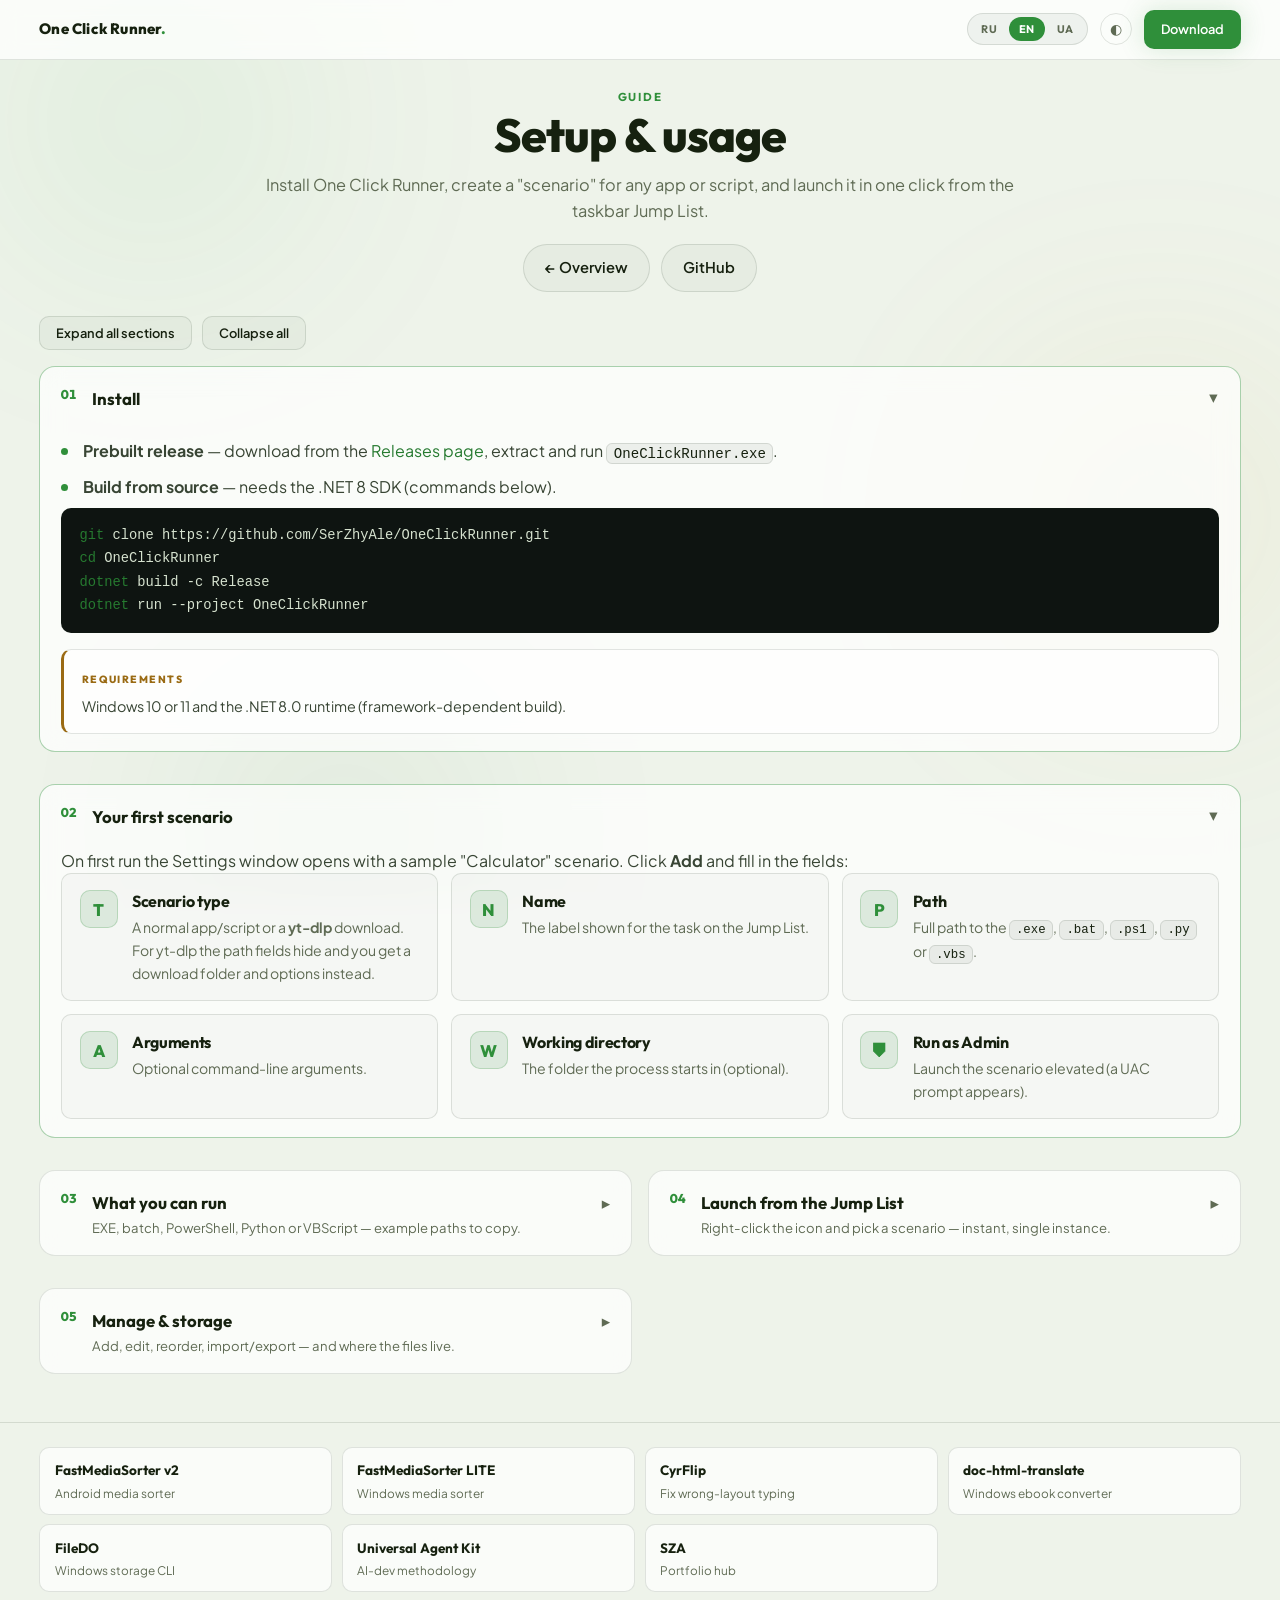
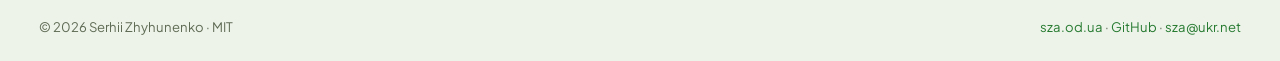
==== commit 817792b2: "2" ====
--- a/docs/guide.html
+++ b/docs/guide.html
@@ -39,14 +39,16 @@
   </div>
 
   <header class="site-header">
-    <a class="brand" href="./" style="text-decoration:none">One&nbsp;Click&nbsp;Runner<span class="dot">.</span></a>
-    <div class="seg" role="group" aria-label="Language">
-      <button data-lang="ru">RU</button><button data-lang="en">EN</button><button data-lang="ua">UA</button>
+    <div class="container header-inner">
+      <a class="brand" href="./" style="text-decoration:none">One&nbsp;Click&nbsp;Runner<span class="dot">.</span></a>
+      <div class="seg" role="group" aria-label="Language">
+        <button data-lang="ru">RU</button><button data-lang="en">EN</button><button data-lang="ua">UA</button>
+      </div>
+      <button class="theme-btn" id="themeBtn" aria-label="Switch theme">◐</button>
+      <a class="btn btn-primary btn-sm" href="https://github.com/SerZhyAle/OneClickRunner/releases">
+        <span data-l="ru">Скачать</span><span data-l="en">Download</span><span data-l="ua">Завантажити</span>
+      </a>
     </div>
-    <button class="theme-btn" id="themeBtn" aria-label="Switch theme">◐</button>
-    <a class="btn btn-primary btn-sm" href="https://github.com/SerZhyAle/OneClickRunner/releases">
-      <span data-l="ru">Скачать</span><span data-l="en">Download</span><span data-l="ua">Завантажити</span>
-    </a>
   </header>
 
   <main class="container">
--- a/docs/style.css
+++ b/docs/style.css
@@ -8,13 +8,37 @@
 html[data-lang="en"] [data-l]:not([data-l="en"]) { display: none; }
 html[data-lang="ua"] [data-l]:not([data-l="ua"]) { display: none; }
 
-/* ── Wider stage: headings/content use more of the screen (fewer
-   wrapped lines), tighter vertical rhythm (less scrolling). ────── */
-:root { --wide: min(96vw, 1600px); }
+/* ── Wider stage: no fixed pixel ceiling — the page fills the actual
+   viewport (a thin 3vw gutter) on every monitor, small or ultrawide,
+   instead of stalling at a fixed column once the window passes ~1600px. ── */
+:root { --wide: 97vw; }
 .hero { padding: 1.4rem 1rem 1rem; }
 .hero .lead { max-width: 760px; }
-.get { margin: 1rem auto 1.25rem; }
 .site-footer { margin-top: 2rem; padding: 1.5rem 0; }
+
+/* ── "Get it" card: the kit caps this at max-width:760px, which reads as a
+   narrow floating box once the page around it is wide. Let it fill the
+   container, and split it into two columns on wide screens (pitch/demo/
+   channels/copy on the left, the numbered quickstart beside it on the
+   right) so the extra width shortens the section instead of stretching
+   one paragraph edge to edge. ─────────────────────────────────────────── */
+.get { max-width: none; margin: 1rem auto 1.25rem; }
+.get .whatfor { max-width: 640px; }
+@media (min-width: 860px) {
+  .get { grid-template-columns: 1.15fr .85fr; column-gap: 2rem; align-items: start; }
+  .get > .whatfor, .get > .demo, .get > .channels, .get > .copybox { grid-column: 1; }
+  .get > .quickstart { grid-column: 2; grid-row: 1 / -1; align-self: stretch; margin-top: 0; }
+}
+
+/* ── Full-bleed sticky header: an edge-to-edge bar (background + bottom
+   border span the whole viewport), with its content centered in the same
+   --wide column as the rest of the page — not a floating inset pill. Uses
+   the full screen width and drops the pill's own top/side margins. ────── */
+.site-header {
+  display: block; max-width: none; margin: 0; padding: 0;
+  border: none; border-bottom: 1px solid var(--border); border-radius: 0;
+}
+.site-header .header-inner { display: flex; align-items: center; gap: 12px; padding: 10px 20px; }
 
 /* ── Hero logo mark = the app icon itself (self-contained badge). ── */
 .hero-mark {
@@ -46,6 +70,7 @@
 /* ── Feature grid (icon cards inside a section). ────────────────── */
 .feat-grid { display: grid; grid-template-columns: 1fr; gap: .8rem; }
 @media (min-width: 700px) { .feat-grid { grid-template-columns: repeat(2, 1fr); } }
+@media (min-width: 1080px) { .feat-grid { grid-template-columns: repeat(3, 1fr); } }
 .feat {
   display: flex; gap: .9rem; align-items: flex-start;
   padding: 1rem 1.1rem; border: 1px solid var(--border);
@@ -63,6 +88,10 @@
 .feat h3 { font-family: var(--font-heading); font-size: 1rem; font-weight: 700; margin: .1rem 0 .3rem; color: var(--text); }
 .feat p { color: var(--muted); font-size: .88rem; margin: 0; }
 
+/* ── Footer "more tools" grid: more columns on wide screens so the row of
+   links uses the full --wide column instead of stacking into extra rows. ── */
+@media (min-width: 1080px) { .tools-grid { grid-template-columns: repeat(4, 1fr); } }
+
 /* ── Inline code chips inside prose. ────────────────────────────── */
 :not(pre):not(.copybox) > code {
   background: rgba(255, 255, 255, .06);
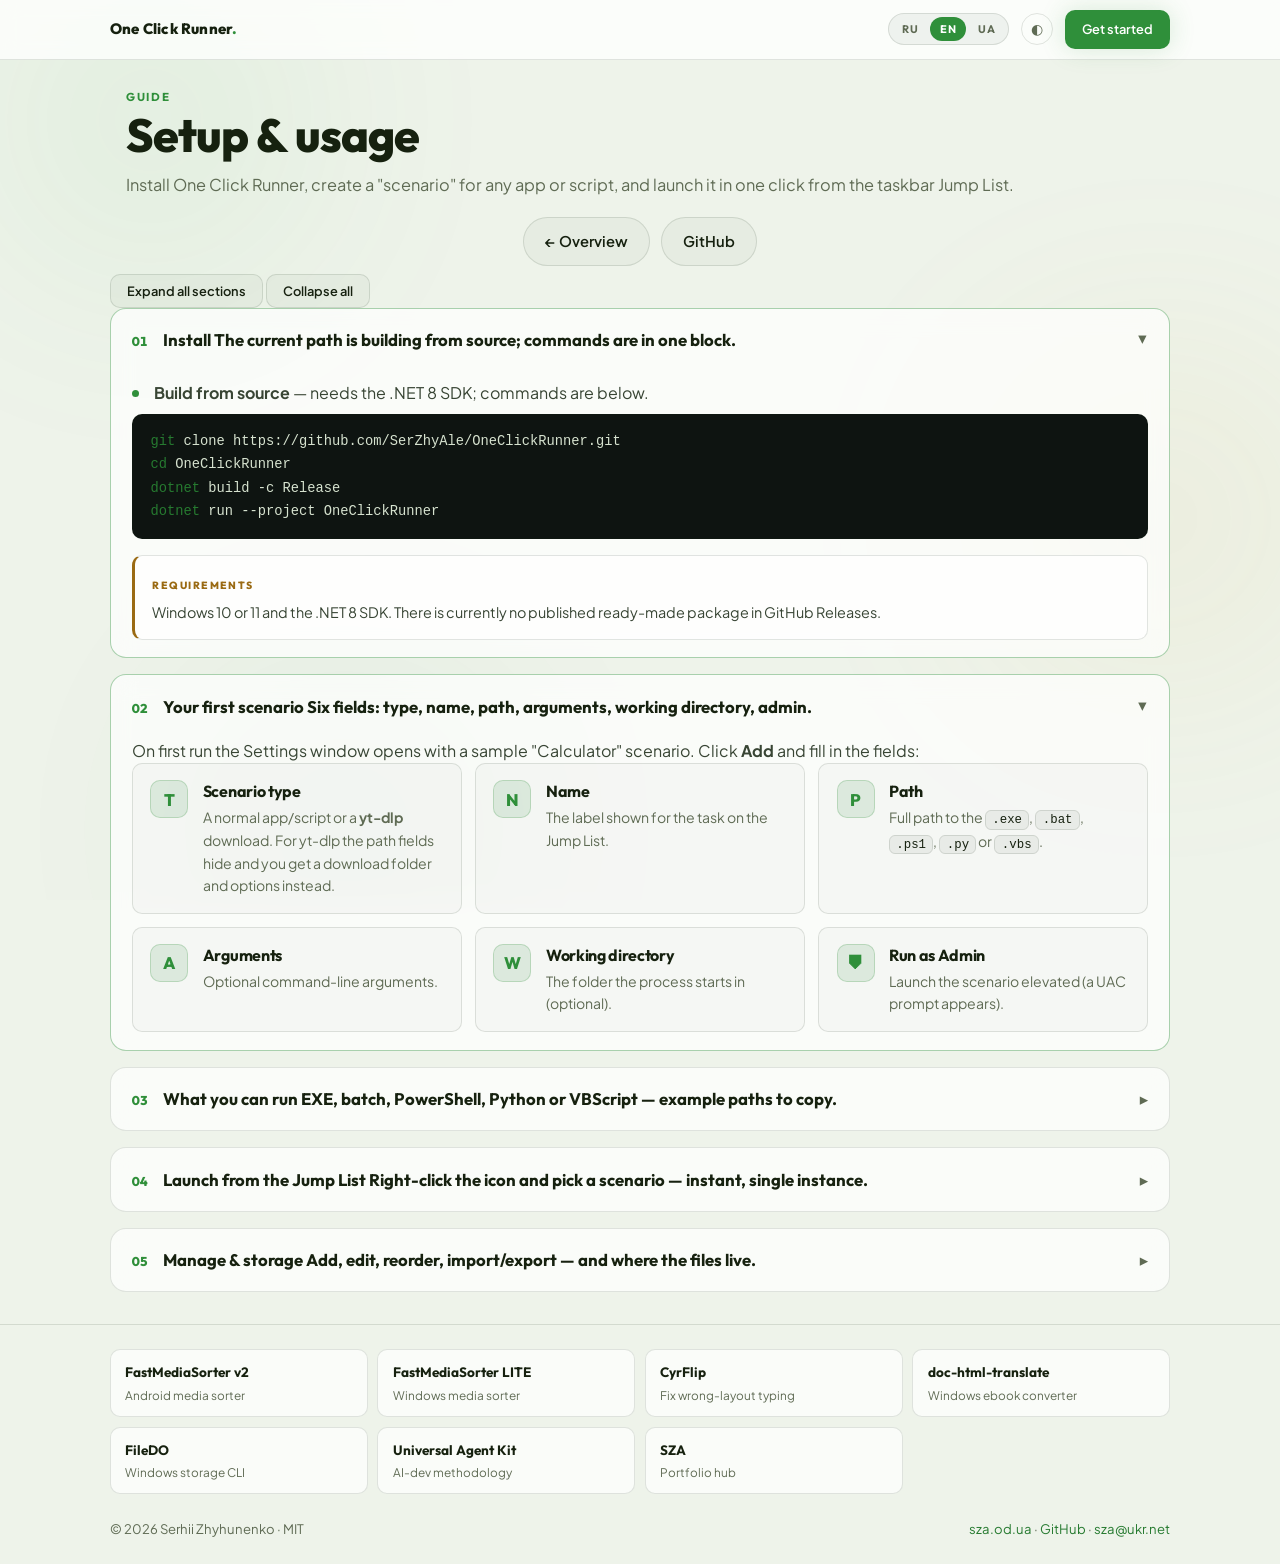
==== commit 31a2d9b9: "1" ====
--- a/docs/guide.html
+++ b/docs/guide.html
@@ -45,8 +45,8 @@
         <button data-lang="ru">RU</button><button data-lang="en">EN</button><button data-lang="ua">UA</button>
       </div>
       <button class="theme-btn" id="themeBtn" aria-label="Switch theme">◐</button>
-      <a class="btn btn-primary btn-sm" href="https://github.com/SerZhyAle/OneClickRunner/releases">
-        <span data-l="ru">Скачать</span><span data-l="en">Download</span><span data-l="ua">Завантажити</span>
+      <a class="btn btn-primary btn-sm" href="#install">
+        <span data-l="ru">Начать</span><span data-l="en">Get started</span><span data-l="ua">Почати</span>
       </a>
     </div>
   </header>
@@ -86,21 +86,18 @@
         <span class="secnum" aria-hidden="true">01</span>
         <span class="sechead">
           <span class="sectitle" role="heading" aria-level="2"><span data-l="ru">Установка</span><span data-l="en">Install</span><span data-l="ua">Встановлення</span></span>
-          <span class="secteaser"><span data-l="ru">Готовый релиз или сборка из исходников — один блок команд.</span><span data-l="en">Prebuilt release or build from source — one command block.</span><span data-l="ua">Готовий реліз або збірка з вихідників — один блок команд.</span></span>
+          <span class="secteaser"><span data-l="ru">Текущий путь — сборка из исходников; команды в одном блоке.</span><span data-l="en">The current path is building from source; commands are in one block.</span><span data-l="ua">Поточний шлях — збирання з вихідного коду; команди в одному блоці.</span></span>
         </span>
       </summary>
       <div class="secbody">
       <ul class="features" data-l="ru">
-        <li><strong>Готовый релиз</strong> — скачайте со <a href="https://github.com/SerZhyAle/OneClickRunner/releases">страницы релизов</a>, распакуйте и запустите <code>OneClickRunner.exe</code>.</li>
-        <li><strong>Сборка из исходников</strong> — нужен .NET 8 SDK (команды ниже).</li>
+        <li><strong>Сборка из исходников</strong> — нужен .NET 8 SDK; команды ниже.</li>
       </ul>
       <ul class="features" data-l="en">
-        <li><strong>Prebuilt release</strong> — download from the <a href="https://github.com/SerZhyAle/OneClickRunner/releases">Releases page</a>, extract and run <code>OneClickRunner.exe</code>.</li>
-        <li><strong>Build from source</strong> — needs the .NET 8 SDK (commands below).</li>
+        <li><strong>Build from source</strong> — needs the .NET 8 SDK; commands are below.</li>
       </ul>
       <ul class="features" data-l="ua">
-        <li><strong>Готовий реліз</strong> — завантажте зі <a href="https://github.com/SerZhyAle/OneClickRunner/releases">сторінки релізів</a>, розпакуйте та запустіть <code>OneClickRunner.exe</code>.</li>
-        <li><strong>Збірка з вихідників</strong> — потрібен .NET 8 SDK (команди нижче).</li>
+        <li><strong>Збірка з вихідників</strong> — потрібен .NET 8 SDK; команди нижче.</li>
       </ul>
       <pre class="code"><span class="tok">git</span> clone https://github.com/SerZhyAle/OneClickRunner.git
 <span class="tok">cd</span> OneClickRunner
@@ -108,9 +105,9 @@
 <span class="tok">dotnet</span> run --project OneClickRunner</pre>
       <div class="note">
         <span class="tag" data-l="ru">Требования</span><span class="tag" data-l="en">Requirements</span><span class="tag" data-l="ua">Вимоги</span>
-        <p data-l="ru">Windows 10 или 11 и среда выполнения .NET 8.0 (сборка framework-dependent).</p>
-        <p data-l="en">Windows 10 or 11 and the .NET 8.0 runtime (framework-dependent build).</p>
-        <p data-l="ua">Windows 10 або 11 та середовище виконання .NET 8.0 (збірка framework-dependent).</p>
+        <p data-l="ru">Windows 10 или 11 и .NET 8 SDK. Опубликованного готового пакета в GitHub Releases сейчас нет.</p>
+        <p data-l="en">Windows 10 or 11 and the .NET 8 SDK. There is currently no published ready-made package in GitHub Releases.</p>
+        <p data-l="ua">Windows 10 або 11 і .NET 8 SDK. Опублікованого готового пакета в GitHub Releases зараз немає.</p>
       </div>
       </div>
     </details>
--- a/docs/style.css
+++ b/docs/style.css
@@ -8,12 +8,9 @@
 html[data-lang="en"] [data-l]:not([data-l="en"]) { display: none; }
 html[data-lang="ua"] [data-l]:not([data-l="ua"]) { display: none; }
 
-/* ── Wider stage: no fixed pixel ceiling — the page fills the actual
-   viewport (a thin 3vw gutter) on every monitor, small or ultrawide,
-   instead of stalling at a fixed column once the window passes ~1600px. ── */
-:root { --wide: 97vw; }
+/* ── Keep the shared kit's readable 1100px stage. ───────────────── */
 .hero { padding: 1.4rem 1rem 1rem; }
-.hero .lead { max-width: 760px; }
+.hero .lead { max-width: none; }
 .site-footer { margin-top: 2rem; padding: 1.5rem 0; }
 
 /* ── "Get it" card: the kit caps this at max-width:760px, which reads as a
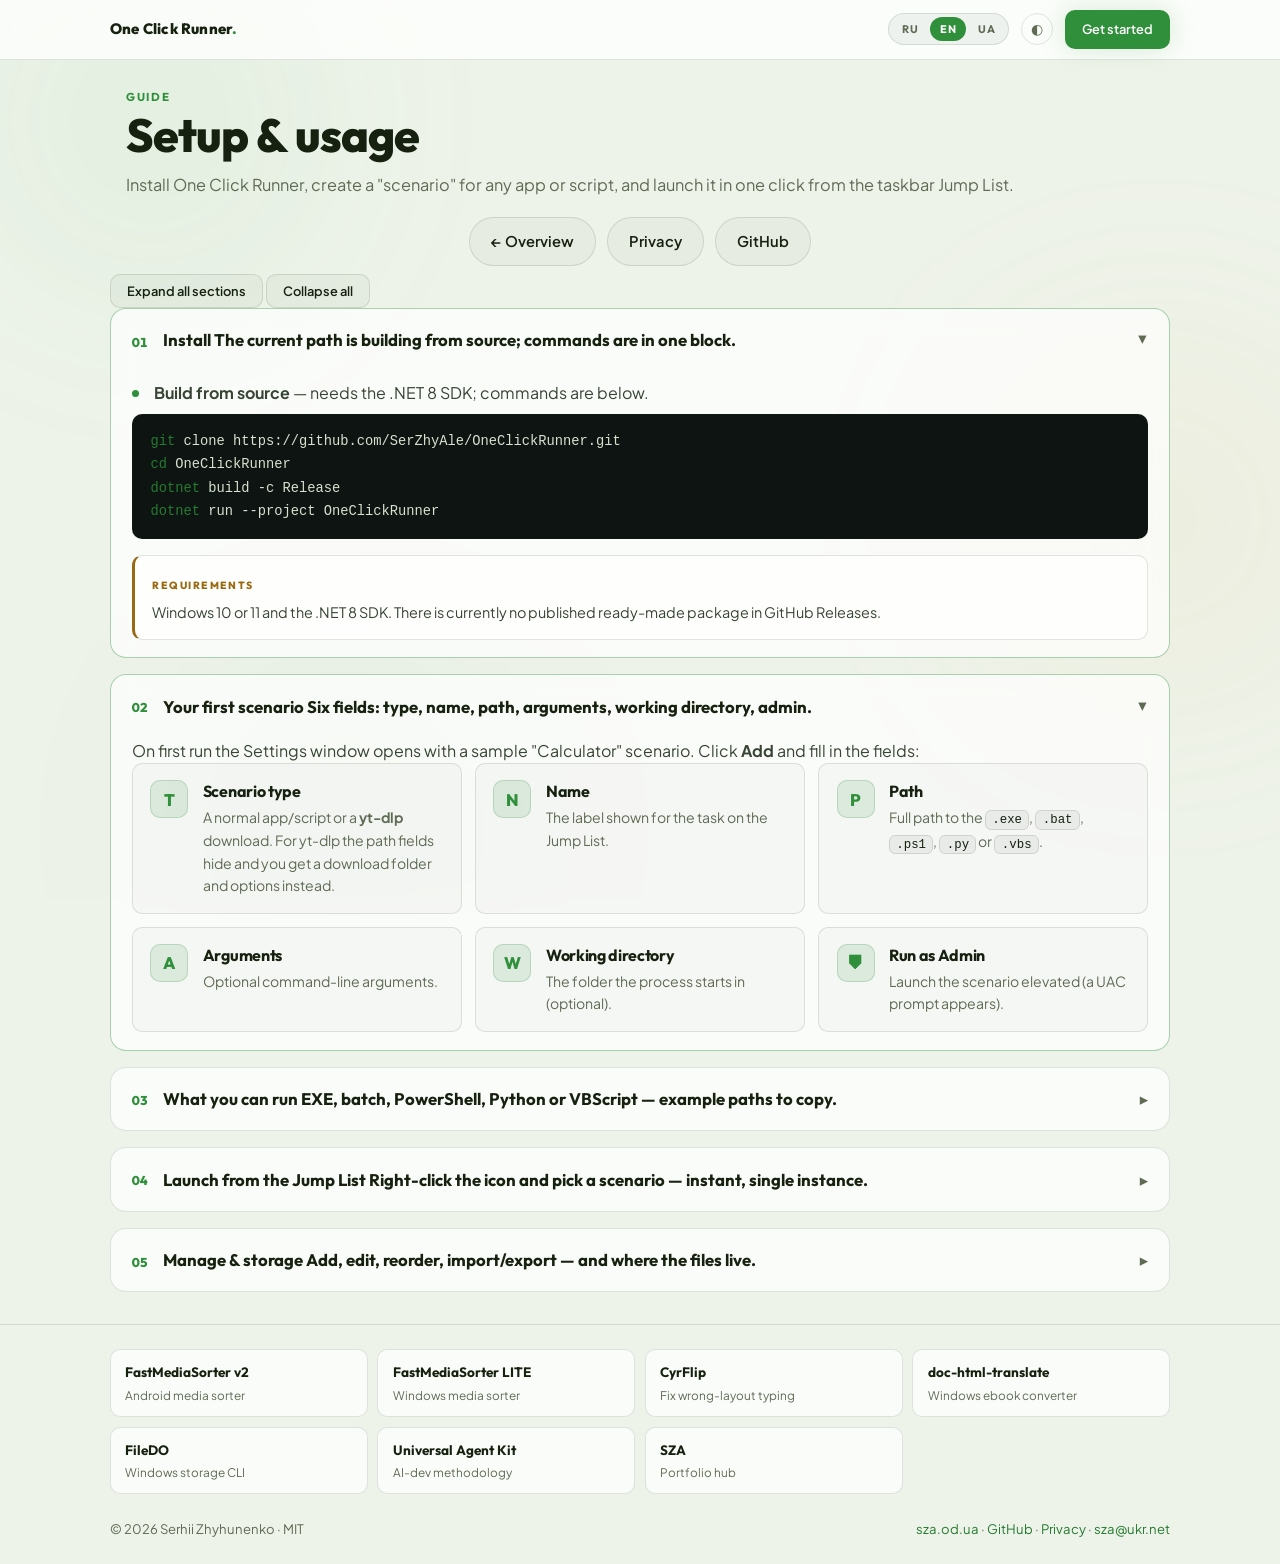
==== commit 7e281e44: "docs: add hosted privacy page, sitemap and robots.txt The canon's zero-data carve-out lapses once a " ====
--- a/docs/guide.html
+++ b/docs/guide.html
@@ -3,10 +3,11 @@
 <head>
   <meta charset="utf-8" />
   <meta name="viewport" content="width=device-width, initial-scale=1" />
-  <title>One Click Runner — setup &amp; usage guide</title>
+  <title>One Click Runner - setup &amp; usage guide</title>
+  <link rel="canonical" href="https://serzhyale.github.io/OneClickRunner/guide.html">
   <meta name="description" content="Step-by-step guide: install One Click Runner, create a scenario for any app, batch, PowerShell, Python or VBScript, and launch it in one click from the Windows taskbar Jump List." />
   <meta name="theme-color" content="#0a0f0a" />
-  <meta property="og:title" content="One Click Runner — setup & usage guide" />
+  <meta property="og:title" content="One Click Runner - setup & usage guide" />
   <meta property="og:description" content="Install One Click Runner and launch your apps and scripts in one click from the Windows Jump List." />
   <meta property="og:image" content="https://raw.githubusercontent.com/SerZhyAle/OneClickRunner/main/docs/assets/social-preview.png" />
   <meta name="twitter:card" content="summary_large_image" />
@@ -64,6 +65,9 @@
       <div class="button-group" style="margin-top:1rem">
         <a class="btn btn-ghost" href="./">
           <span data-l="ru">← Обзор</span><span data-l="en">← Overview</span><span data-l="ua">← Огляд</span>
+        </a>
+        <a class="btn btn-ghost" href="privacy.html">
+          <span data-l="ru">Конфиденциальность</span><span data-l="en">Privacy</span><span data-l="ua">Конфіденційність</span>
         </a>
         <a class="btn btn-ghost" href="https://github.com/SerZhyAle/OneClickRunner" target="_blank" rel="noopener noreferrer">GitHub</a>
       </div>
@@ -286,7 +290,7 @@
       </div>
       <div class="footer-bottom">
         <span>© 2026 Serhii Zhyhunenko · MIT</span>
-        <span><a href="https://sza.od.ua">sza.od.ua</a> · <a href="https://github.com/SerZhyAle/OneClickRunner">GitHub</a> · <a href="mailto:sza@ukr.net">sza@ukr.net</a></span>
+        <span><a href="https://sza.od.ua">sza.od.ua</a> · <a href="https://github.com/SerZhyAle/OneClickRunner">GitHub</a> · <a href="privacy.html">Privacy</a> · <a href="mailto:sza@ukr.net">sza@ukr.net</a></span>
       </div>
     </div>
   </footer>
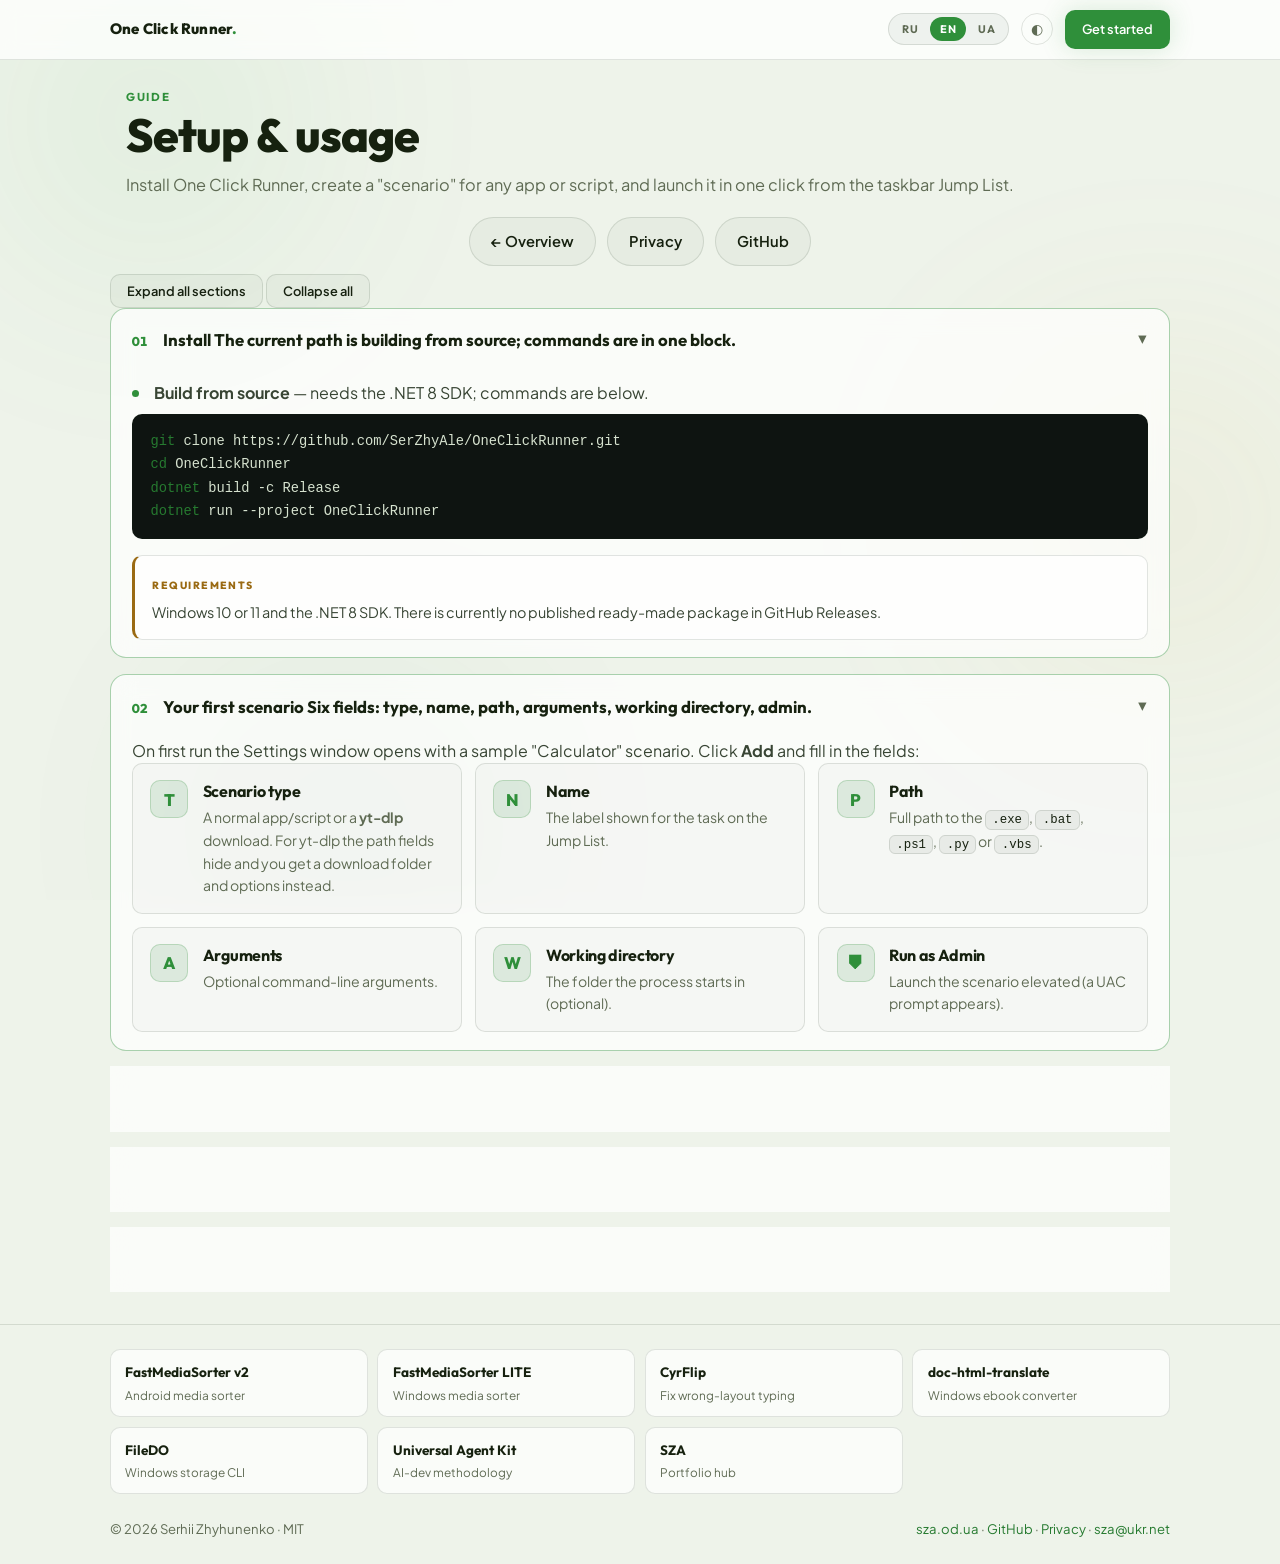
==== commit 2bd5946a: "chore(canon): re-sync to 2026.09.03.3 and complete the pages' SEO block The committed stamp still re" ====
--- a/docs/guide.html
+++ b/docs/guide.html
@@ -10,6 +10,22 @@
   <meta property="og:title" content="One Click Runner - setup & usage guide" />
   <meta property="og:description" content="Install One Click Runner and launch your apps and scripts in one click from the Windows Jump List." />
   <meta property="og:image" content="https://raw.githubusercontent.com/SerZhyAle/OneClickRunner/main/docs/assets/social-preview.png" />
+  <meta property="og:url" content="https://serzhyale.github.io/OneClickRunner/guide.html" />
+  <script type="application/ld+json">
+  {
+    "@context": "https://schema.org",
+    "@type": "TechArticle",
+    "headline": "One Click Runner - setup & usage guide",
+    "url": "https://serzhyale.github.io/OneClickRunner/guide.html",
+    "description": "Step-by-step guide: install One Click Runner, create a scenario for any app, batch, PowerShell, Python or VBScript, and launch it in one click from the Windows taskbar Jump List.",
+    "about": {
+      "@type": "SoftwareApplication",
+      "name": "One Click Runner",
+      "url": "https://serzhyale.github.io/OneClickRunner/",
+      "operatingSystem": "Windows 10, Windows 11"
+    }
+  }
+  </script>
   <meta name="twitter:card" content="summary_large_image" />
   <link rel="icon" type="image/png" sizes="32x32" href="assets/icon-32.png" />
   <link rel="icon" type="image/png" sizes="16x16" href="assets/icon-16.png" />
